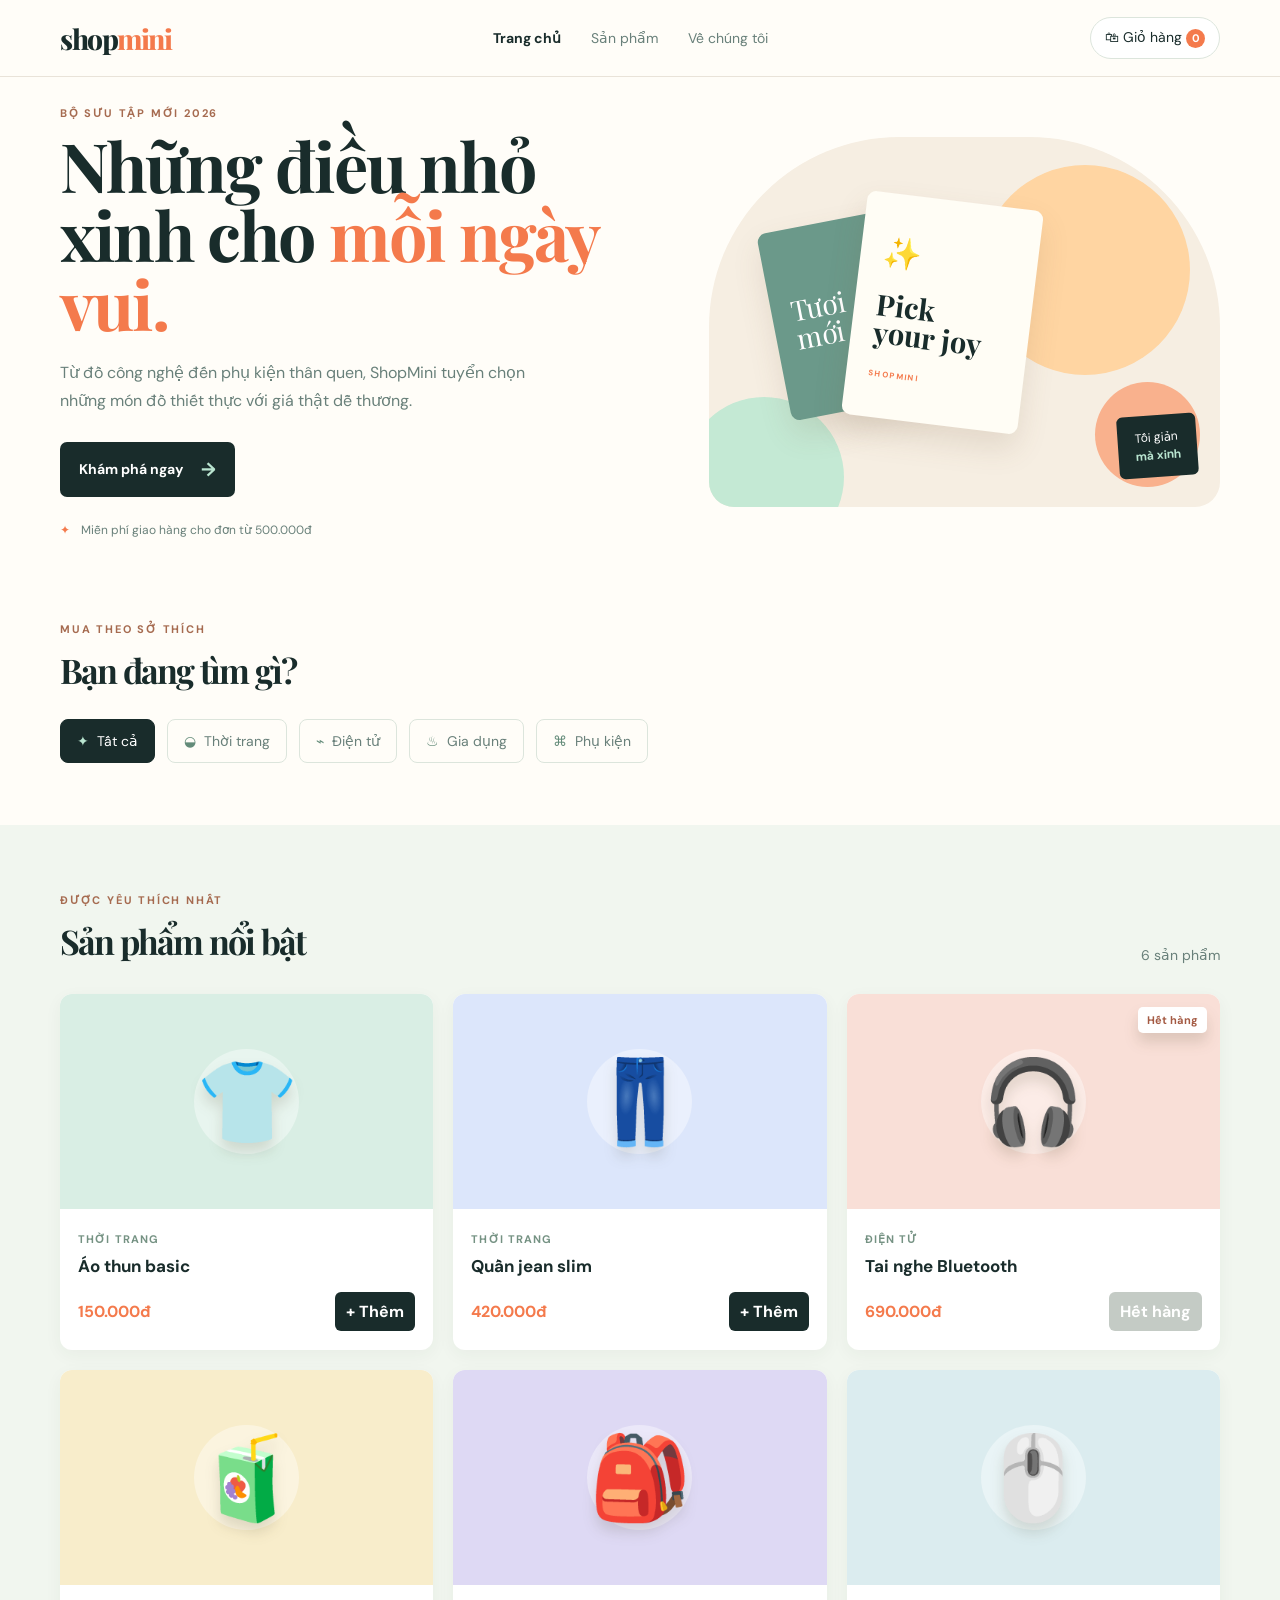
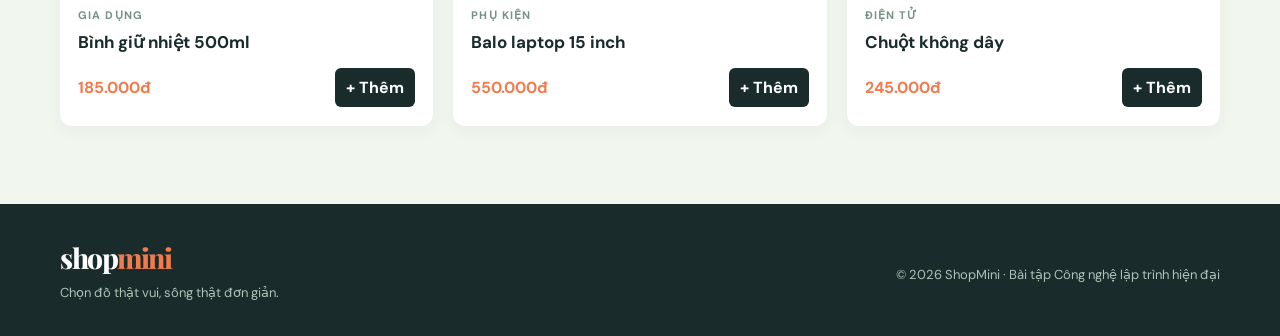
==== index.html @ a2575efd "Create ShopMini static website" ====
<!doctype html>
<html lang="vi">
  <head>
    <meta charset="UTF-8" />
    <meta name="viewport" content="width=device-width, initial-scale=1.0" />
    <meta name="description" content="ShopMini - mua sắm đơn giản, chọn đồ thật vui." />
    <title>ShopMini | Chọn đồ thật vui</title>
    <link rel="preconnect" href="https://fonts.googleapis.com" />
    <link rel="preconnect" href="https://fonts.gstatic.com" crossorigin />
    <link href="https://fonts.googleapis.com/css2?family=DM+Sans:wght@400;500;600;700&family=Playfair+Display:wght@700;800&display=swap" rel="stylesheet" />
    <link rel="stylesheet" href="style.css" />
  </head>
  <body>
    <header class="site-header">
      <div class="container header-inner">
        <a class="logo" href="#top" aria-label="ShopMini trang chủ">shop<span>mini</span></a>
        <nav class="nav" aria-label="Điều hướng chính">
          <a class="active" href="#top">Trang chủ</a>
          <a href="#products">Sản phẩm</a>
          <a href="#about">Về chúng tôi</a>
        </nav>
        <button class="cart-button" type="button" aria-label="Xem giỏ hàng">
          <span aria-hidden="true">🛍</span> Giỏ hàng <b id="cart-count">0</b>
        </button>
      </div>
    </header>

    <main id="top">
      <section class="hero container">
        <div class="hero-copy">
          <p class="eyebrow">Bộ sưu tập mới 2026</p>
          <h1>Những điều nhỏ xinh cho <em>mỗi ngày vui.</em></h1>
          <p class="hero-text">Từ đồ công nghệ đến phụ kiện thân quen, ShopMini tuyển chọn những món đồ thiết thực với giá thật dễ thương.</p>
          <a class="primary-button" href="#products">Khám phá ngay <span>→</span></a>
          <div class="hero-note"><span>✦</span> Miễn phí giao hàng cho đơn từ 500.000đ</div>
        </div>
        <div class="hero-art" aria-label="Minh họa mua sắm">
          <div class="sun"></div>
          <div class="blob blob-one"></div><div class="blob blob-two"></div>
          <div class="hero-card card-back">Tươi<br />mới</div>
          <div class="hero-card card-front"><span>✨</span><strong>Pick<br />your joy</strong><small>SHOPMINI</small></div>
          <div class="hero-tag">Tối giản<br /><b>mà xinh</b></div>
        </div>
      </section>

      <section class="categories container" aria-labelledby="categories-title">
        <div class="section-heading"><p class="eyebrow">Mua theo sở thích</p><h2 id="categories-title">Bạn đang tìm gì?</h2></div>
        <div class="category-list">
          <button class="category selected" data-category="Tất cả"><span>✦</span>Tất cả</button>
          <button class="category" data-category="Thời trang"><span>◒</span>Thời trang</button>
          <button class="category" data-category="Điện tử"><span>⌁</span>Điện tử</button>
          <button class="category" data-category="Gia dụng"><span>♨</span>Gia dụng</button>
          <button class="category" data-category="Phụ kiện"><span>⌘</span>Phụ kiện</button>
        </div>
      </section>

      <section class="products-section" id="products">
        <div class="container">
          <div class="section-heading row-heading"><div><p class="eyebrow">Được yêu thích nhất</p><h2>Sản phẩm nổi bật</h2></div><p id="product-total">6 sản phẩm</p></div>
          <div class="product-grid" id="product-grid"></div>
        </div>
      </section>
    </main>

    <footer class="site-footer" id="about">
      <div class="container footer-inner"><div><a class="logo" href="#top">shop<span>mini</span></a><p>Chọn đồ thật vui, sống thật đơn giản.</p></div><p>© <span id="year"></span> ShopMini · Bài tập Công nghệ lập trình hiện đại</p></div>
    </footer>
    <script src="script.js"></script>
  </body>
</html>
---- style.css ----
:root { --ink:#192c2b; --muted:#69807a; --paper:#fffdf8; --cream:#f6eee2; --mint:#b9e5d0; --orange:#f47a4c; --line:#dce5dc; }
* { box-sizing:border-box; } html { scroll-behavior:smooth; } body { margin:0; color:var(--ink); background:var(--paper); font-family:"DM Sans",sans-serif; } a { color:inherit; text-decoration:none; } button { font:inherit; }
.container { width:min(1160px,calc(100% - 40px)); margin:auto; }.site-header { background:rgba(255,253,248,.92); border-bottom:1px solid #e9e3d9; position:sticky; top:0; z-index:10; backdrop-filter:blur(10px); }.header-inner { height:76px; display:flex; align-items:center; justify-content:space-between; gap:30px; }.logo { font-family:"Playfair Display",serif; font-size:28px; letter-spacing:-1.5px; font-weight:800; }.logo span { color:var(--orange); }.nav { display:flex; gap:30px; font-size:14px; color:var(--muted); }.nav a { padding:8px 0; }.nav a:hover,.nav .active { color:var(--ink); font-weight:700; }.cart-button { cursor:pointer; border:1px solid var(--line); background:#fff; border-radius:99px; padding:10px 14px; color:var(--ink); font-size:14px; }.cart-button b { display:inline-grid; place-items:center; width:19px; height:19px; border-radius:50%; background:var(--orange); color:white; font-size:11px; }
.hero { min-height:490px; display:grid; grid-template-columns:1.08fr .92fr; align-items:center; gap:50px; }.eyebrow { margin:0 0 11px; font-size:11px; color:#a66b50; letter-spacing:1.8px; text-transform:uppercase; font-weight:700; }.hero h1,.section-heading h2 { font-family:"Playfair Display",serif; letter-spacing:-1.8px; }.hero h1 { font-size:clamp(42px,5.4vw,68px); line-height:1.01; margin:0; max-width:650px; }.hero h1 em { color:var(--orange); font-style:normal; }.hero-text { max-width:505px; line-height:1.7; color:var(--muted); margin:22px 0 28px; }.primary-button { display:inline-flex; gap:18px; align-items:center; background:var(--ink); color:white; border-radius:7px; padding:15px 19px; font-weight:700; font-size:14px; transition:transform .2s,background .2s; }.primary-button:hover { background:#34534c; transform:translateY(-2px); }.primary-button span { color:var(--mint); font-size:19px; }.hero-note { margin-top:25px; color:var(--muted); font-size:12px; }.hero-note span { color:var(--orange); margin-right:8px; }
.hero-art { height:370px; background:var(--cream); border-radius:190px 190px 25px 25px; position:relative; overflow:hidden; }.sun { position:absolute; width:210px;height:210px;border-radius:50%;background:#ffd5a2; right:30px;top:28px; }.blob { position:absolute; border-radius:50%; }.blob-one { width:160px;height:160px;background:#c4e9d4;bottom:-50px;left:-25px; }.blob-two { width:105px;height:105px;background:#f9b18d;bottom:20px;right:20px; }.hero-card { position:absolute; display:flex; flex-direction:column; justify-content:center; box-shadow:0 15px 30px #73593c25; }.card-back { background:#6b998a;color:white;width:150px;height:190px;left:64px;top:82px;border-radius:9px;padding:20px;font-family:"Playfair Display";font-size:28px;line-height:1.05;transform:rotate(-11deg); }.card-front { background:#fffdf5;width:177px;height:225px;left:145px;top:63px;border-radius:9px;padding:22px;transform:rotate(7deg); }.card-front span { font-size:31px; }.card-front strong { font-family:"Playfair Display";font-size:29px;line-height:.95;margin-top:18px; }.card-front small { letter-spacing:1.5px;font-size:8px;margin-top:22px;color:var(--orange);font-weight:bold; }.hero-tag { position:absolute;right:23px;bottom:30px;background:var(--ink);color:#fff;padding:13px 17px;border-radius:6px;font-size:12px;line-height:1.5;transform:rotate(-4deg); }.hero-tag b { color:var(--mint); }
.categories { padding:55px 0 62px; }.section-heading h2 { font-size:34px; margin:0; }.category-list { display:flex; gap:12px; flex-wrap:wrap; margin-top:26px; }.category { cursor:pointer; background:transparent; color:var(--muted); border:1px solid var(--line); border-radius:8px; padding:12px 16px; font-size:14px; transition:.2s; }.category span { margin-right:8px;color:#638b79; }.category:hover,.category.selected { background:var(--ink);color:white;border-color:var(--ink); }.category.selected span { color:var(--mint); }
.products-section { background:#f1f6ef; padding:68px 0 78px; }.row-heading { display:flex;justify-content:space-between;align-items:end;margin-bottom:30px; }.row-heading > p { color:var(--muted);font-size:14px;margin:0; }.product-grid { display:grid;grid-template-columns:repeat(3,1fr);gap:20px; }.product-card { background:white;border-radius:12px;overflow:hidden;box-shadow:0 5px 18px #2543340c; transition:transform .25s,box-shadow .25s; }.product-card:hover { transform:translateY(-5px); box-shadow:0 12px 24px #25433418; }.product-image { height:215px;display:grid;place-items:center;position:relative;font-size:82px; }.product-image::after { content:"";position:absolute;width:105px;height:105px;border-radius:50%;background:#ffffff63; }.product-image span { z-index:1;filter:drop-shadow(0 9px 7px #38320d25); }.product-body { padding:18px 18px 19px; }.product-category { color:#759283;font-size:11px;letter-spacing:1.1px;text-transform:uppercase;font-weight:bold; }.product-title { font-size:17px;margin:7px 0 15px; }.product-bottom { display:flex;justify-content:space-between;align-items:center; }.price { font-weight:700;color:var(--orange); }.add-button { border:0;background:var(--ink);color:#fff;border-radius:6px;padding:9px 11px;cursor:pointer;font-weight:bold;transition:.2s; }.add-button:hover { background:#426c5e; }.add-button:disabled { background:#c4cbc5;cursor:not-allowed; }.sold-out { position:absolute;top:13px;right:13px;background:#fff;color:#a45a43;padding:6px 9px;border-radius:5px;font-size:11px;font-weight:bold;z-index:2; }
.site-footer { background:var(--ink);color:#dce8df;padding:35px 0; }.footer-inner { display:flex;justify-content:space-between;align-items:center;gap:25px; }.site-footer .logo { color:white; }.site-footer p { color:#aec2b7;font-size:13px;margin:8px 0 0; }
@media (max-width:760px) { .nav { display:none; }.header-inner { height:65px; }.hero { grid-template-columns:1fr; padding-top:50px; gap:35px; }.hero-art { height:300px; }.hero h1 { font-size:46px; }.product-grid { grid-template-columns:repeat(2,1fr); }.footer-inner { align-items:flex-start;flex-direction:column; }.card-back { left:22%; }.card-front { left:37%; } }
@media (max-width:480px) { .container { width:min(100% - 28px,1160px); }.logo { font-size:25px; }.cart-button { font-size:0;padding:9px; }.cart-button span { font-size:16px; }.cart-button b { font-size:11px; }.hero { padding-top:38px; }.hero h1 { font-size:39px; }.product-grid { grid-template-columns:1fr; }.section-heading h2 { font-size:29px; }.product-image { height:200px; } }
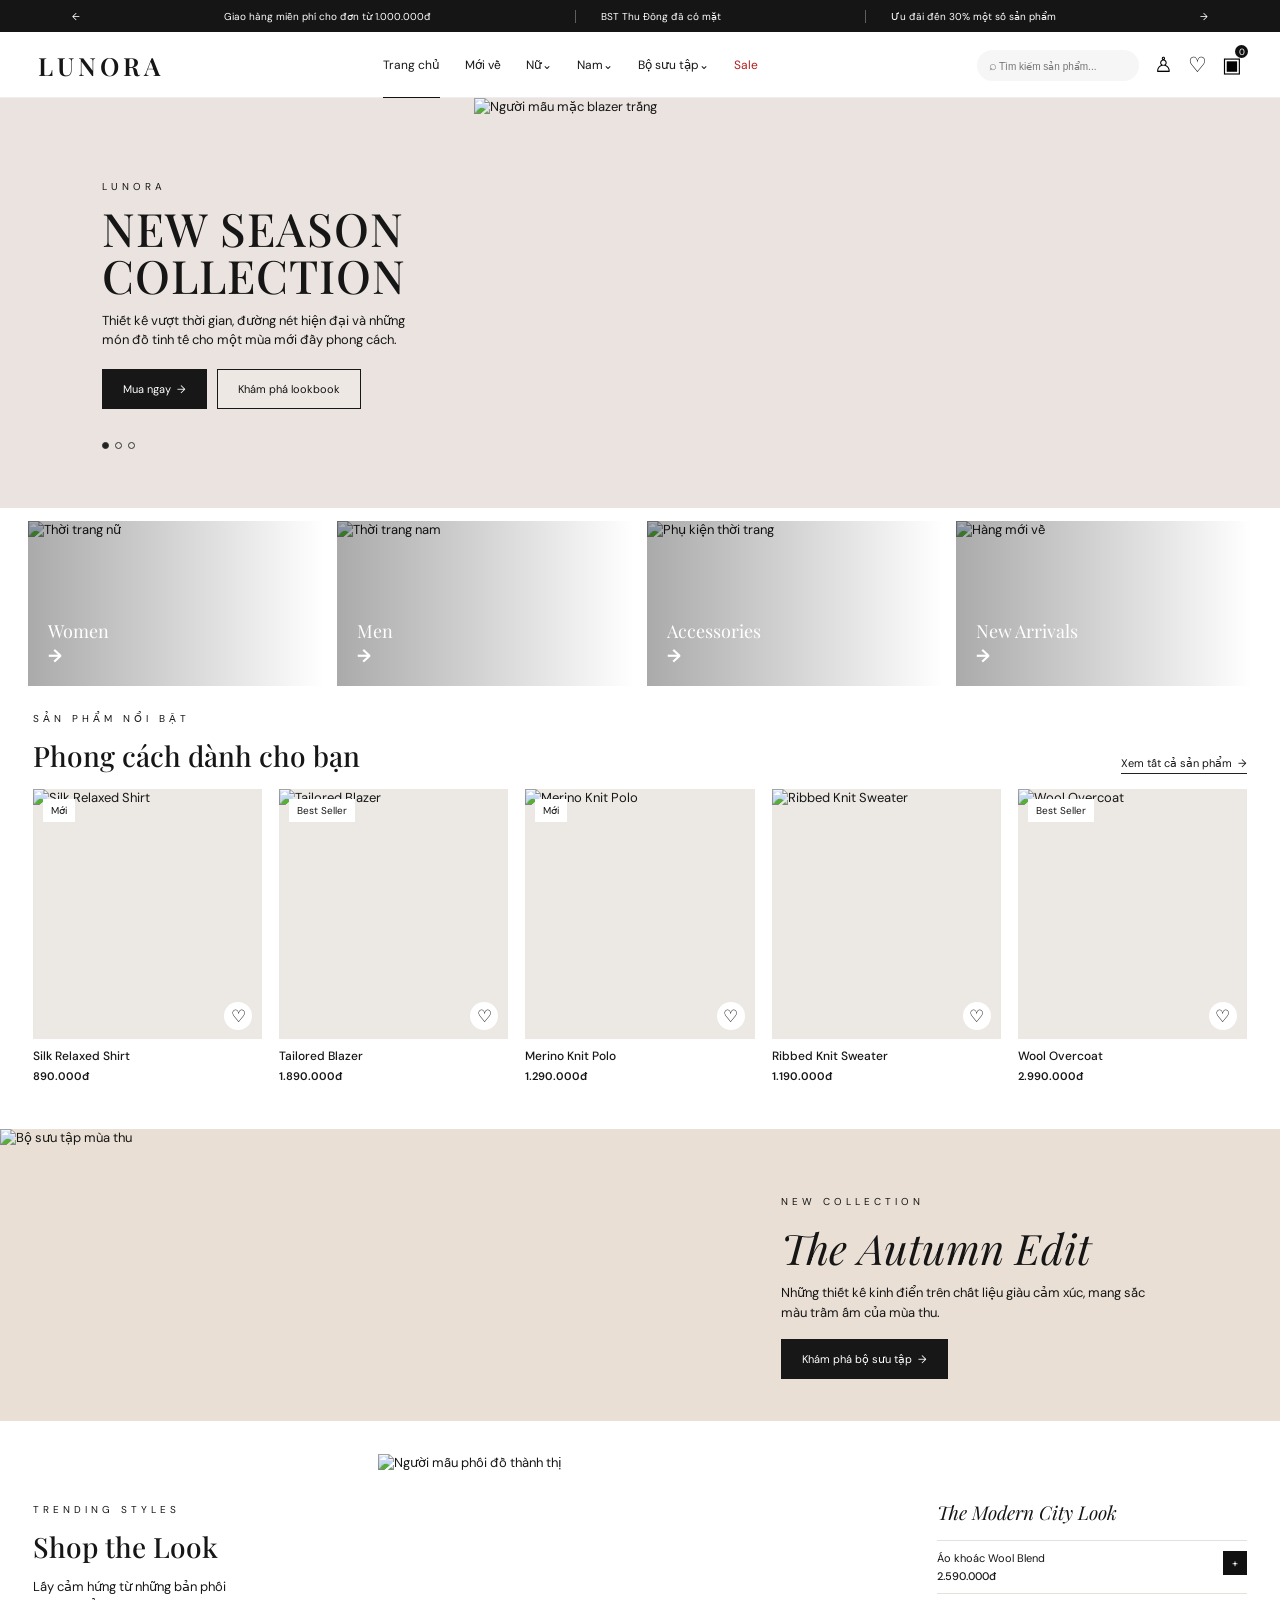
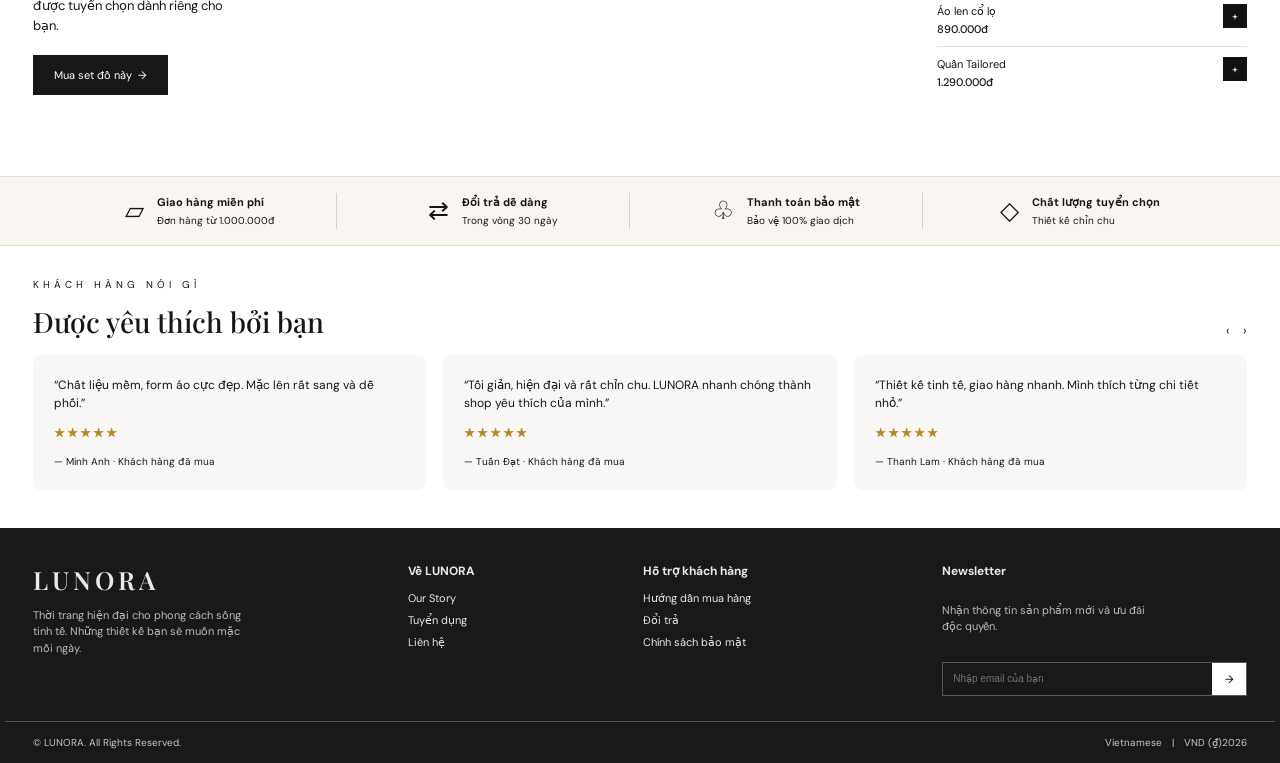
==== commit 0aac1b88: "Redesign fashion storefront with product imagery" ====
--- a/index.html
+++ b/index.html
@@ -3,68 +3,37 @@
   <head>
     <meta charset="UTF-8" />
     <meta name="viewport" content="width=device-width, initial-scale=1.0" />
-    <meta name="description" content="ShopMini - mua sắm đơn giản, chọn đồ thật vui." />
-    <title>ShopMini | Chọn đồ thật vui</title>
+    <meta name="description" content="LUNORA - thời trang thanh lịch cho phong cách hiện đại." />
+    <title>LUNORA | Thời trang thanh lịch</title>
     <link rel="preconnect" href="https://fonts.googleapis.com" />
     <link rel="preconnect" href="https://fonts.gstatic.com" crossorigin />
-    <link href="https://fonts.googleapis.com/css2?family=DM+Sans:wght@400;500;600;700&family=Playfair+Display:wght@700;800&display=swap" rel="stylesheet" />
+    <link href="https://fonts.googleapis.com/css2?family=DM+Sans:wght@400;500;600&family=Playfair+Display:ital,wght@0,500;0,600;0,700;1,500;1,600&display=swap" rel="stylesheet" />
     <link rel="stylesheet" href="style.css" />
   </head>
   <body>
-    <header class="site-header">
-      <div class="container header-inner">
-        <a class="logo" href="#top" aria-label="ShopMini trang chủ">shop<span>mini</span></a>
-        <nav class="nav" aria-label="Điều hướng chính">
-          <a class="active" href="#top">Trang chủ</a>
-          <a href="#products">Sản phẩm</a>
-          <a href="#about">Về chúng tôi</a>
-        </nav>
-        <button class="cart-button" type="button" aria-label="Xem giỏ hàng">
-          <span aria-hidden="true">🛍</span> Giỏ hàng <b id="cart-count">0</b>
-        </button>
-      </div>
-    </header>
+    <div class="announcement">← <span>Giao hàng miễn phí cho đơn từ 1.000.000đ</span><span>BST Thu Đông đã có mặt</span><span>Ưu đãi đến 30% một số sản phẩm</span> →</div>
+    <header class="header"><div class="nav-wrap">
+      <a class="brand" href="#top">LUNORA</a>
+      <nav class="nav"><a class="active" href="#top">Trang chủ</a><a href="#products">Mới về</a><a href="#women">Nữ⌄</a><a href="#men">Nam⌄</a><a href="#collections">Bộ sưu tập⌄</a><a class="sale" href="#products">Sale</a></nav>
+      <div class="header-actions"><label class="search">⌕<input aria-label="Tìm sản phẩm" placeholder="Tìm kiếm sản phẩm..." /></label><button aria-label="Tài khoản">♙</button><button aria-label="Yêu thích">♡</button><button class="bag" aria-label="Giỏ hàng">▣<b id="cart-count">0</b></button></div>
+    </div></header>
 
     <main id="top">
-      <section class="hero container">
-        <div class="hero-copy">
-          <p class="eyebrow">Bộ sưu tập mới 2026</p>
-          <h1>Những điều nhỏ xinh cho <em>mỗi ngày vui.</em></h1>
-          <p class="hero-text">Từ đồ công nghệ đến phụ kiện thân quen, ShopMini tuyển chọn những món đồ thiết thực với giá thật dễ thương.</p>
-          <a class="primary-button" href="#products">Khám phá ngay <span>→</span></a>
-          <div class="hero-note"><span>✦</span> Miễn phí giao hàng cho đơn từ 500.000đ</div>
-        </div>
-        <div class="hero-art" aria-label="Minh họa mua sắm">
-          <div class="sun"></div>
-          <div class="blob blob-one"></div><div class="blob blob-two"></div>
-          <div class="hero-card card-back">Tươi<br />mới</div>
-          <div class="hero-card card-front"><span>✨</span><strong>Pick<br />your joy</strong><small>SHOPMINI</small></div>
-          <div class="hero-tag">Tối giản<br /><b>mà xinh</b></div>
-        </div>
-      </section>
+      <section class="hero"><img src="https://images.unsplash.com/photo-1496747611176-843222e1e57c?auto=format&fit=crop&w=1500&q=90" alt="Người mẫu mặc blazer trắng" /><div class="hero-copy"><p class="kicker">LUNORA</p><h1>NEW SEASON<br />COLLECTION</h1><p>Thiết kế vượt thời gian, đường nét hiện đại và những món đồ tinh tế cho một mùa mới đầy phong cách.</p><div><a class="dark-btn" href="#products">Mua ngay&nbsp; →</a><a class="outline-btn" href="#collections">Khám phá lookbook</a></div><div class="dots"><b></b><i></i><i></i></div></div></section>
 
-      <section class="categories container" aria-labelledby="categories-title">
-        <div class="section-heading"><p class="eyebrow">Mua theo sở thích</p><h2 id="categories-title">Bạn đang tìm gì?</h2></div>
-        <div class="category-list">
-          <button class="category selected" data-category="Tất cả"><span>✦</span>Tất cả</button>
-          <button class="category" data-category="Thời trang"><span>◒</span>Thời trang</button>
-          <button class="category" data-category="Điện tử"><span>⌁</span>Điện tử</button>
-          <button class="category" data-category="Gia dụng"><span>♨</span>Gia dụng</button>
-          <button class="category" data-category="Phụ kiện"><span>⌘</span>Phụ kiện</button>
-        </div>
-      </section>
+      <section class="category-strip" id="collections"><a id="women" class="category-card" href="#products"><img src="https://images.unsplash.com/photo-1529139574466-a303027c1d8b?auto=format&fit=crop&w=700&q=80" alt="Thời trang nữ"/><span>Women<br /><b>→</b></span></a><a id="men" class="category-card" href="#products"><img src="https://images.unsplash.com/photo-1500648767791-00dcc994a43e?auto=format&fit=crop&w=700&q=80" alt="Thời trang nam"/><span>Men<br /><b>→</b></span></a><a class="category-card" href="#products"><img src="https://images.unsplash.com/photo-1584917865442-de89df76afd3?auto=format&fit=crop&w=700&q=80" alt="Phụ kiện thời trang"/><span>Accessories<br /><b>→</b></span></a><a class="category-card" href="#products"><img src="https://images.unsplash.com/photo-1445205170230-053b83016050?auto=format&fit=crop&w=700&q=80" alt="Hàng mới về"/><span>New Arrivals<br /><b>→</b></span></a></section>
 
-      <section class="products-section" id="products">
-        <div class="container">
-          <div class="section-heading row-heading"><div><p class="eyebrow">Được yêu thích nhất</p><h2>Sản phẩm nổi bật</h2></div><p id="product-total">6 sản phẩm</p></div>
-          <div class="product-grid" id="product-grid"></div>
-        </div>
-      </section>
+      <section class="products wrap" id="products"><div class="section-title"><div><p class="kicker">SẢN PHẨM NỔI BẬT</p><h2>Phong cách dành cho bạn</h2></div><a href="#products">Xem tất cả sản phẩm&nbsp; →</a></div><div class="product-grid" id="product-grid"></div></section>
+
+      <section class="editorial"><img src="https://images.unsplash.com/photo-1509631179647-0177331693ae?auto=format&fit=crop&w=1500&q=85" alt="Bộ sưu tập mùa thu"/><div><p class="kicker">NEW COLLECTION</p><h2>The Autumn Edit</h2><p>Những thiết kế kinh điển trên chất liệu giàu cảm xúc, mang sắc màu trầm ấm của mùa thu.</p><a class="dark-btn" href="#products">Khám phá bộ sưu tập&nbsp; →</a></div></section>
+
+      <section class="look wrap"><div class="look-copy"><p class="kicker">TRENDING STYLES</p><h2>Shop the Look</h2><p>Lấy cảm hứng từ những bản phối được tuyển chọn dành riêng cho bạn.</p><a class="dark-btn" href="#products">Mua set đồ này&nbsp; →</a></div><img src="https://images.unsplash.com/photo-1485968579580-b6d095142e6e?auto=format&fit=crop&w=900&q=85" alt="Người mẫu phối đồ thành thị"/><div class="look-items"><h3>The Modern City Look</h3><div><span>Áo khoác Wool Blend<br /><b>2.590.000đ</b></span><button data-add>+</button></div><div><span>Áo len cổ lọ<br /><b>890.000đ</b></span><button data-add>+</button></div><div><span>Quần Tailored<br /><b>1.290.000đ</b></span><button data-add>+</button></div></div></section>
+
+      <section class="benefits"><div>▱<span><b>Giao hàng miễn phí</b>Đơn hàng từ 1.000.000đ</span></div><div>⇄<span><b>Đổi trả dễ dàng</b>Trong vòng 30 ngày</span></div><div>♧<span><b>Thanh toán bảo mật</b>Bảo vệ 100% giao dịch</span></div><div>◇<span><b>Chất lượng tuyển chọn</b>Thiết kế chỉn chu</span></div></section>
+
+      <section class="reviews wrap"><div class="section-title"><div><p class="kicker">KHÁCH HÀNG NÓI GÌ</p><h2>Được yêu thích bởi bạn</h2></div><span>‹　›</span></div><div class="review-grid"><article>“Chất liệu mềm, form áo cực đẹp. Mặc lên rất sang và dễ phối.”<b>★★★★★</b><small>— Minh Anh · Khách hàng đã mua</small></article><article>“Tối giản, hiện đại và rất chỉn chu. LUNORA nhanh chóng thành shop yêu thích của mình.”<b>★★★★★</b><small>— Tuấn Đạt · Khách hàng đã mua</small></article><article>“Thiết kế tinh tế, giao hàng nhanh. Mình thích từng chi tiết nhỏ.”<b>★★★★★</b><small>— Thanh Lam · Khách hàng đã mua</small></article></div></section>
     </main>
-
-    <footer class="site-footer" id="about">
-      <div class="container footer-inner"><div><a class="logo" href="#top">shop<span>mini</span></a><p>Chọn đồ thật vui, sống thật đơn giản.</p></div><p>© <span id="year"></span> ShopMini · Bài tập Công nghệ lập trình hiện đại</p></div>
-    </footer>
+    <footer><div class="footer-top wrap"><div><a class="brand" href="#top">LUNORA</a><p>Thời trang hiện đại cho phong cách sống tinh tế. Những thiết kế bạn sẽ muốn mặc mỗi ngày.</p></div><div><b>Về LUNORA</b><a>Our Story</a><a>Tuyển dụng</a><a>Liên hệ</a></div><div><b>Hỗ trợ khách hàng</b><a>Hướng dẫn mua hàng</a><a>Đổi trả</a><a>Chính sách bảo mật</a></div><div><b>Newsletter</b><p>Nhận thông tin sản phẩm mới và ưu đãi độc quyền.</p><label><input placeholder="Nhập email của bạn"/><button>→</button></label></div></div><div class="footer-bottom wrap">© <span id="year"></span> LUNORA. All Rights Reserved. <span>Vietnamese　|　VND (₫)</span></div></footer>
     <script src="script.js"></script>
   </body>
 </html>
--- a/style.css
+++ b/style.css
@@ -1,10 +1 @@
-:root { --ink:#192c2b; --muted:#69807a; --paper:#fffdf8; --cream:#f6eee2; --mint:#b9e5d0; --orange:#f47a4c; --line:#dce5dc; }
-* { box-sizing:border-box; } html { scroll-behavior:smooth; } body { margin:0; color:var(--ink); background:var(--paper); font-family:"DM Sans",sans-serif; } a { color:inherit; text-decoration:none; } button { font:inherit; }
-.container { width:min(1160px,calc(100% - 40px)); margin:auto; }.site-header { background:rgba(255,253,248,.92); border-bottom:1px solid #e9e3d9; position:sticky; top:0; z-index:10; backdrop-filter:blur(10px); }.header-inner { height:76px; display:flex; align-items:center; justify-content:space-between; gap:30px; }.logo { font-family:"Playfair Display",serif; font-size:28px; letter-spacing:-1.5px; font-weight:800; }.logo span { color:var(--orange); }.nav { display:flex; gap:30px; font-size:14px; color:var(--muted); }.nav a { padding:8px 0; }.nav a:hover,.nav .active { color:var(--ink); font-weight:700; }.cart-button { cursor:pointer; border:1px solid var(--line); background:#fff; border-radius:99px; padding:10px 14px; color:var(--ink); font-size:14px; }.cart-button b { display:inline-grid; place-items:center; width:19px; height:19px; border-radius:50%; background:var(--orange); color:white; font-size:11px; }
-.hero { min-height:490px; display:grid; grid-template-columns:1.08fr .92fr; align-items:center; gap:50px; }.eyebrow { margin:0 0 11px; font-size:11px; color:#a66b50; letter-spacing:1.8px; text-transform:uppercase; font-weight:700; }.hero h1,.section-heading h2 { font-family:"Playfair Display",serif; letter-spacing:-1.8px; }.hero h1 { font-size:clamp(42px,5.4vw,68px); line-height:1.01; margin:0; max-width:650px; }.hero h1 em { color:var(--orange); font-style:normal; }.hero-text { max-width:505px; line-height:1.7; color:var(--muted); margin:22px 0 28px; }.primary-button { display:inline-flex; gap:18px; align-items:center; background:var(--ink); color:white; border-radius:7px; padding:15px 19px; font-weight:700; font-size:14px; transition:transform .2s,background .2s; }.primary-button:hover { background:#34534c; transform:translateY(-2px); }.primary-button span { color:var(--mint); font-size:19px; }.hero-note { margin-top:25px; color:var(--muted); font-size:12px; }.hero-note span { color:var(--orange); margin-right:8px; }
-.hero-art { height:370px; background:var(--cream); border-radius:190px 190px 25px 25px; position:relative; overflow:hidden; }.sun { position:absolute; width:210px;height:210px;border-radius:50%;background:#ffd5a2; right:30px;top:28px; }.blob { position:absolute; border-radius:50%; }.blob-one { width:160px;height:160px;background:#c4e9d4;bottom:-50px;left:-25px; }.blob-two { width:105px;height:105px;background:#f9b18d;bottom:20px;right:20px; }.hero-card { position:absolute; display:flex; flex-direction:column; justify-content:center; box-shadow:0 15px 30px #73593c25; }.card-back { background:#6b998a;color:white;width:150px;height:190px;left:64px;top:82px;border-radius:9px;padding:20px;font-family:"Playfair Display";font-size:28px;line-height:1.05;transform:rotate(-11deg); }.card-front { background:#fffdf5;width:177px;height:225px;left:145px;top:63px;border-radius:9px;padding:22px;transform:rotate(7deg); }.card-front span { font-size:31px; }.card-front strong { font-family:"Playfair Display";font-size:29px;line-height:.95;margin-top:18px; }.card-front small { letter-spacing:1.5px;font-size:8px;margin-top:22px;color:var(--orange);font-weight:bold; }.hero-tag { position:absolute;right:23px;bottom:30px;background:var(--ink);color:#fff;padding:13px 17px;border-radius:6px;font-size:12px;line-height:1.5;transform:rotate(-4deg); }.hero-tag b { color:var(--mint); }
-.categories { padding:55px 0 62px; }.section-heading h2 { font-size:34px; margin:0; }.category-list { display:flex; gap:12px; flex-wrap:wrap; margin-top:26px; }.category { cursor:pointer; background:transparent; color:var(--muted); border:1px solid var(--line); border-radius:8px; padding:12px 16px; font-size:14px; transition:.2s; }.category span { margin-right:8px;color:#638b79; }.category:hover,.category.selected { background:var(--ink);color:white;border-color:var(--ink); }.category.selected span { color:var(--mint); }
-.products-section { background:#f1f6ef; padding:68px 0 78px; }.row-heading { display:flex;justify-content:space-between;align-items:end;margin-bottom:30px; }.row-heading > p { color:var(--muted);font-size:14px;margin:0; }.product-grid { display:grid;grid-template-columns:repeat(3,1fr);gap:20px; }.product-card { background:white;border-radius:12px;overflow:hidden;box-shadow:0 5px 18px #2543340c; transition:transform .25s,box-shadow .25s; }.product-card:hover { transform:translateY(-5px); box-shadow:0 12px 24px #25433418; }.product-image { height:215px;display:grid;place-items:center;position:relative;font-size:82px; }.product-image::after { content:"";position:absolute;width:105px;height:105px;border-radius:50%;background:#ffffff63; }.product-image span { z-index:1;filter:drop-shadow(0 9px 7px #38320d25); }.product-body { padding:18px 18px 19px; }.product-category { color:#759283;font-size:11px;letter-spacing:1.1px;text-transform:uppercase;font-weight:bold; }.product-title { font-size:17px;margin:7px 0 15px; }.product-bottom { display:flex;justify-content:space-between;align-items:center; }.price { font-weight:700;color:var(--orange); }.add-button { border:0;background:var(--ink);color:#fff;border-radius:6px;padding:9px 11px;cursor:pointer;font-weight:bold;transition:.2s; }.add-button:hover { background:#426c5e; }.add-button:disabled { background:#c4cbc5;cursor:not-allowed; }.sold-out { position:absolute;top:13px;right:13px;background:#fff;color:#a45a43;padding:6px 9px;border-radius:5px;font-size:11px;font-weight:bold;z-index:2; }
-.site-footer { background:var(--ink);color:#dce8df;padding:35px 0; }.footer-inner { display:flex;justify-content:space-between;align-items:center;gap:25px; }.site-footer .logo { color:white; }.site-footer p { color:#aec2b7;font-size:13px;margin:8px 0 0; }
-@media (max-width:760px) { .nav { display:none; }.header-inner { height:65px; }.hero { grid-template-columns:1fr; padding-top:50px; gap:35px; }.hero-art { height:300px; }.hero h1 { font-size:46px; }.product-grid { grid-template-columns:repeat(2,1fr); }.footer-inner { align-items:flex-start;flex-direction:column; }.card-back { left:22%; }.card-front { left:37%; } }
-@media (max-width:480px) { .container { width:min(100% - 28px,1160px); }.logo { font-size:25px; }.cart-button { font-size:0;padding:9px; }.cart-button span { font-size:16px; }.cart-button b { font-size:11px; }.hero { padding-top:38px; }.hero h1 { font-size:39px; }.product-grid { grid-template-columns:1fr; }.section-heading h2 { font-size:29px; }.product-image { height:200px; } }
+:root{--ink:#161616;--cream:#f5f1ec;--line:#e4e0db;--muted:#666}*{box-sizing:border-box}html{scroll-behavior:smooth}body{margin:0;color:var(--ink);font:13px 'DM Sans',sans-serif}a{color:inherit;text-decoration:none}button{font:inherit;cursor:pointer}.wrap{max-width:1270px;margin:auto;padding-left:28px;padding-right:28px}.announcement{height:32px;background:#151515;color:#fff;display:flex;align-items:center;justify-content:space-around;font-size:10px}.announcement span+span{border-left:1px solid #5e5e5e;padding-left:25px}.header{height:66px;border-bottom:1px solid #eee;background:#fff;display:flex;align-items:center}.nav-wrap{width:100%;max-width:1400px;margin:auto;padding:0 38px;display:flex;align-items:center;justify-content:space-between;gap:32px}.brand{font:600 25px 'Playfair Display',serif;letter-spacing:4px}.nav{display:flex;align-items:center;gap:25px;height:66px}.nav a{font-size:12px}.nav .active{height:100%;display:grid;place-items:center;border-bottom:1px solid #111}.nav .sale{color:#b21d1d}.header-actions{display:flex;align-items:center;gap:15px}.header-actions button{border:0;background:transparent;font-size:21px;padding:0;position:relative}.search{width:162px;background:#f6f6f6;border-radius:18px;padding:7px 12px;color:#777}.search input{border:0;outline:0;background:transparent;font-size:10px;width:125px}.bag b{font:9px 'DM Sans';position:absolute;right:-6px;top:-6px;background:#111;color:white;border-radius:50%;width:13px;height:13px;display:grid;place-items:center}.hero{height:410px;position:relative;overflow:hidden;background:#eae3df}.hero>img{width:63%;height:100%;object-fit:cover;object-position:center 26%;position:absolute;right:0}.hero-copy{position:absolute;z-index:1;top:82px;left:max(calc((100% - 1270px)/2 + 50px),8%);width:390px}.kicker{font-size:10px;letter-spacing:4px;margin:0 0 12px}.hero h1{font:500 46px/1.02 'Playfair Display',serif;letter-spacing:1px;margin:0 0 12px}.hero-copy>p:not(.kicker){font-size:13px;line-height:1.5;max-width:310px;margin:0 0 19px}.dark-btn,.outline-btn{display:inline-block;padding:12px 20px;border:1px solid #171717;font-size:11px;margin-right:10px}.dark-btn{background:#171717;color:#fff}.outline-btn{background:#ffffff2e}.dots{margin-top:27px}.dots>*{display:inline-block;width:7px;height:7px;border:1px solid #333;border-radius:50%;margin-right:6px}.dots b{background:#222}.category-strip{max-width:1330px;margin:13px auto 20px;padding:0 28px;display:grid;grid-template-columns:repeat(4,1fr);gap:13px}.category-card{height:165px;position:relative;overflow:hidden}.category-card:after{content:'';position:absolute;inset:0;background:linear-gradient(90deg,#0005,transparent)}.category-card img{width:100%;height:100%;object-fit:cover}.category-card span{position:absolute;z-index:1;left:20px;bottom:18px;color:white;font:18px 'Playfair Display',serif}.category-card b{font-family:'DM Sans';font-size:18px}.products{padding-top:6px;padding-bottom:46px}.section-title{display:flex;justify-content:space-between;align-items:end;margin-bottom:15px}.section-title h2,.look h2,.reviews h2{font:500 28px 'Playfair Display',serif;margin:0}.section-title>a{font-size:11px;border-bottom:1px solid #222;padding-bottom:3px}.product-grid{display:grid;grid-template-columns:repeat(5,1fr);gap:17px}.product-card{min-width:0}.product-image{height:250px;position:relative;overflow:hidden;background:#ece9e5}.product-image img{width:100%;height:100%;object-fit:cover;transition:transform .4s}.product-card:hover img{transform:scale(1.04)}.badge{position:absolute;top:10px;left:10px;background:#fff;padding:5px 8px;font-size:10px}.heart{position:absolute;right:10px;bottom:9px;border:0;background:#fff;border-radius:50%;width:28px;height:28px;font-size:17px}.product-card h3{margin:9px 0 5px;font-weight:500;font-size:12px}.product-card p{margin:0;font-weight:600;font-size:11px}.editorial{height:292px;background:#e9dfd4;position:relative;overflow:hidden}.editorial>img{width:56%;height:100%;object-fit:cover;object-position:center 42%}.editorial>div{position:absolute;top:66px;left:61%;width:380px}.editorial h2{font:italic 42px 'Playfair Display',serif;margin:0 0 7px}.editorial div>p:not(.kicker){line-height:1.5;margin:0 0 17px}.look{display:grid;grid-template-columns:.8fr 1.35fr .8fr;align-items:center;gap:35px;padding-top:33px;padding-bottom:32px}.look-copy p:not(.kicker){line-height:1.5;max-width:210px;margin:12px 0 20px}.look>img{width:100%;height:290px;object-fit:cover}.look-items h3{font:italic 19px 'Playfair Display',serif;margin:0 0 15px}.look-items>div{border-top:1px solid var(--line);padding:10px 0;display:flex;justify-content:space-between;font-size:11px}.look-items b{display:inline-block;margin-top:4px;font-weight:500}.look-items button{width:24px;height:24px;background:#111;color:#fff;border:0}.benefits{border-top:1px solid #e4dfd8;border-bottom:1px solid #e4dfd8;background:#f9f6f1;display:grid;grid-template-columns:repeat(4,1fr);padding:16px max(5%,30px);gap:20px}.benefits>div{display:flex;align-items:center;justify-content:center;gap:13px;font-size:25px;border-right:1px solid #d7d2ca}.benefits>div:last-child{border:0}.benefits span{display:flex;flex-direction:column;font-size:10px;line-height:1.7}.benefits b{font-size:11px}.reviews{padding-top:32px;padding-bottom:38px}.review-grid{display:grid;grid-template-columns:repeat(3,1fr);gap:17px}.review-grid article{background:#f8f7f5;border-radius:8px;padding:21px;font:12px/1.5 'DM Sans'}.review-grid b,.review-grid small{display:block;margin-top:12px}.review-grid b{color:#b88627;letter-spacing:2px}.review-grid small{font-size:10px}footer{background:#191919;color:#e9e9e9}.footer-top{padding-top:35px;padding-bottom:25px;display:grid;grid-template-columns:1.3fr .75fr 1fr 1.2fr;gap:45px}.footer-top p{font-size:11px;line-height:1.5;color:#bcbcbc;max-width:220px}.footer-top>div:not(:first-child){display:flex;flex-direction:column;gap:8px;font-size:11px}.footer-top b{font-size:12px;margin-bottom:4px}.footer-top label{border:1px solid #595959;display:flex;height:34px;margin-top:8px}.footer-top input{min-width:0;flex:1;border:0;background:transparent;padding:0 10px;color:white;outline:0;font-size:10px}.footer-top button{width:34px;border:0;background:#fff}.footer-bottom{border-top:1px solid #555;padding-top:14px;padding-bottom:14px;color:#c6c6c6;font-size:10px}.footer-bottom span{float:right}@media(max-width:850px){.nav{display:none}.hero>img{width:100%;opacity:.56}.hero-copy{left:7%;}.product-grid{grid-template-columns:repeat(3,1fr)}.product-image{height:230px}.look{grid-template-columns:1fr 1fr}.look-items{display:none}.category-strip{grid-template-columns:repeat(2,1fr)}.benefits{grid-template-columns:repeat(2,1fr)}.benefits>div:nth-child(2){border:0}.footer-top{grid-template-columns:repeat(2,1fr)}}@media(max-width:520px){.announcement span:not(:first-child){display:none}.announcement{justify-content:center}.header{height:55px}.nav-wrap{padding:0 15px}.brand{font-size:20px}.search{display:none}.header-actions{gap:10px}.hero{height:435px}.hero-copy{top:78px;width:85%}.hero h1{font-size:39px}.category-strip{padding:0 13px;gap:8px}.category-card{height:130px}.category-card span{left:12px;bottom:12px;font-size:15px}.wrap{padding-left:15px;padding-right:15px}.product-grid{grid-template-columns:repeat(2,1fr);gap:10px}.product-image{height:205px}.section-title h2,.look h2,.reviews h2{font-size:24px}.section-title>a{font-size:9px}.editorial{height:360px}.editorial>img{width:100%;opacity:.38}.editorial>div{left:25px;top:85px;width:80%}.editorial h2{font-size:36px}.look{grid-template-columns:1fr;gap:20px}.look>img{height:330px}.benefits{padding:13px;gap:15px}.benefits>div{justify-content:start;border:0}.review-grid{grid-template-columns:1fr}.review-grid article:not(:first-child){display:none}.footer-top{grid-template-columns:1fr;gap:24px}.footer-bottom span{display:none}}
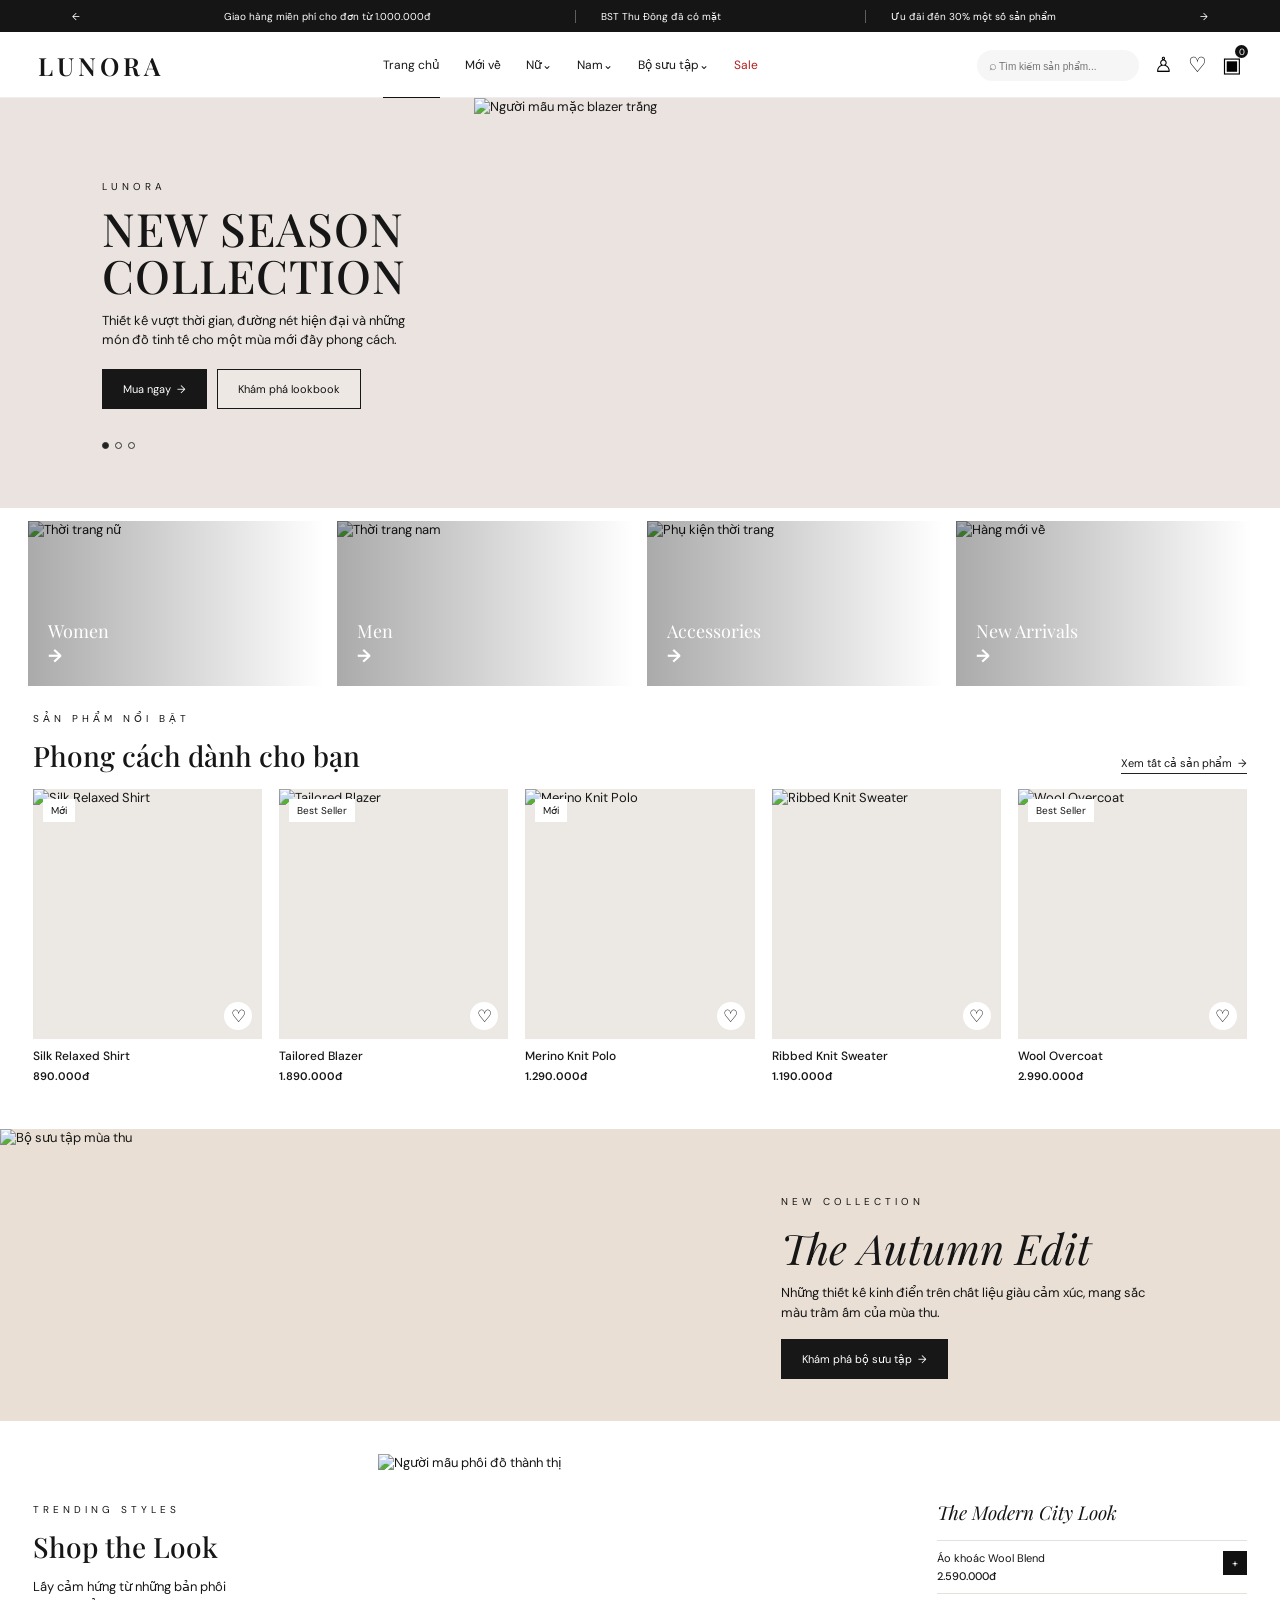
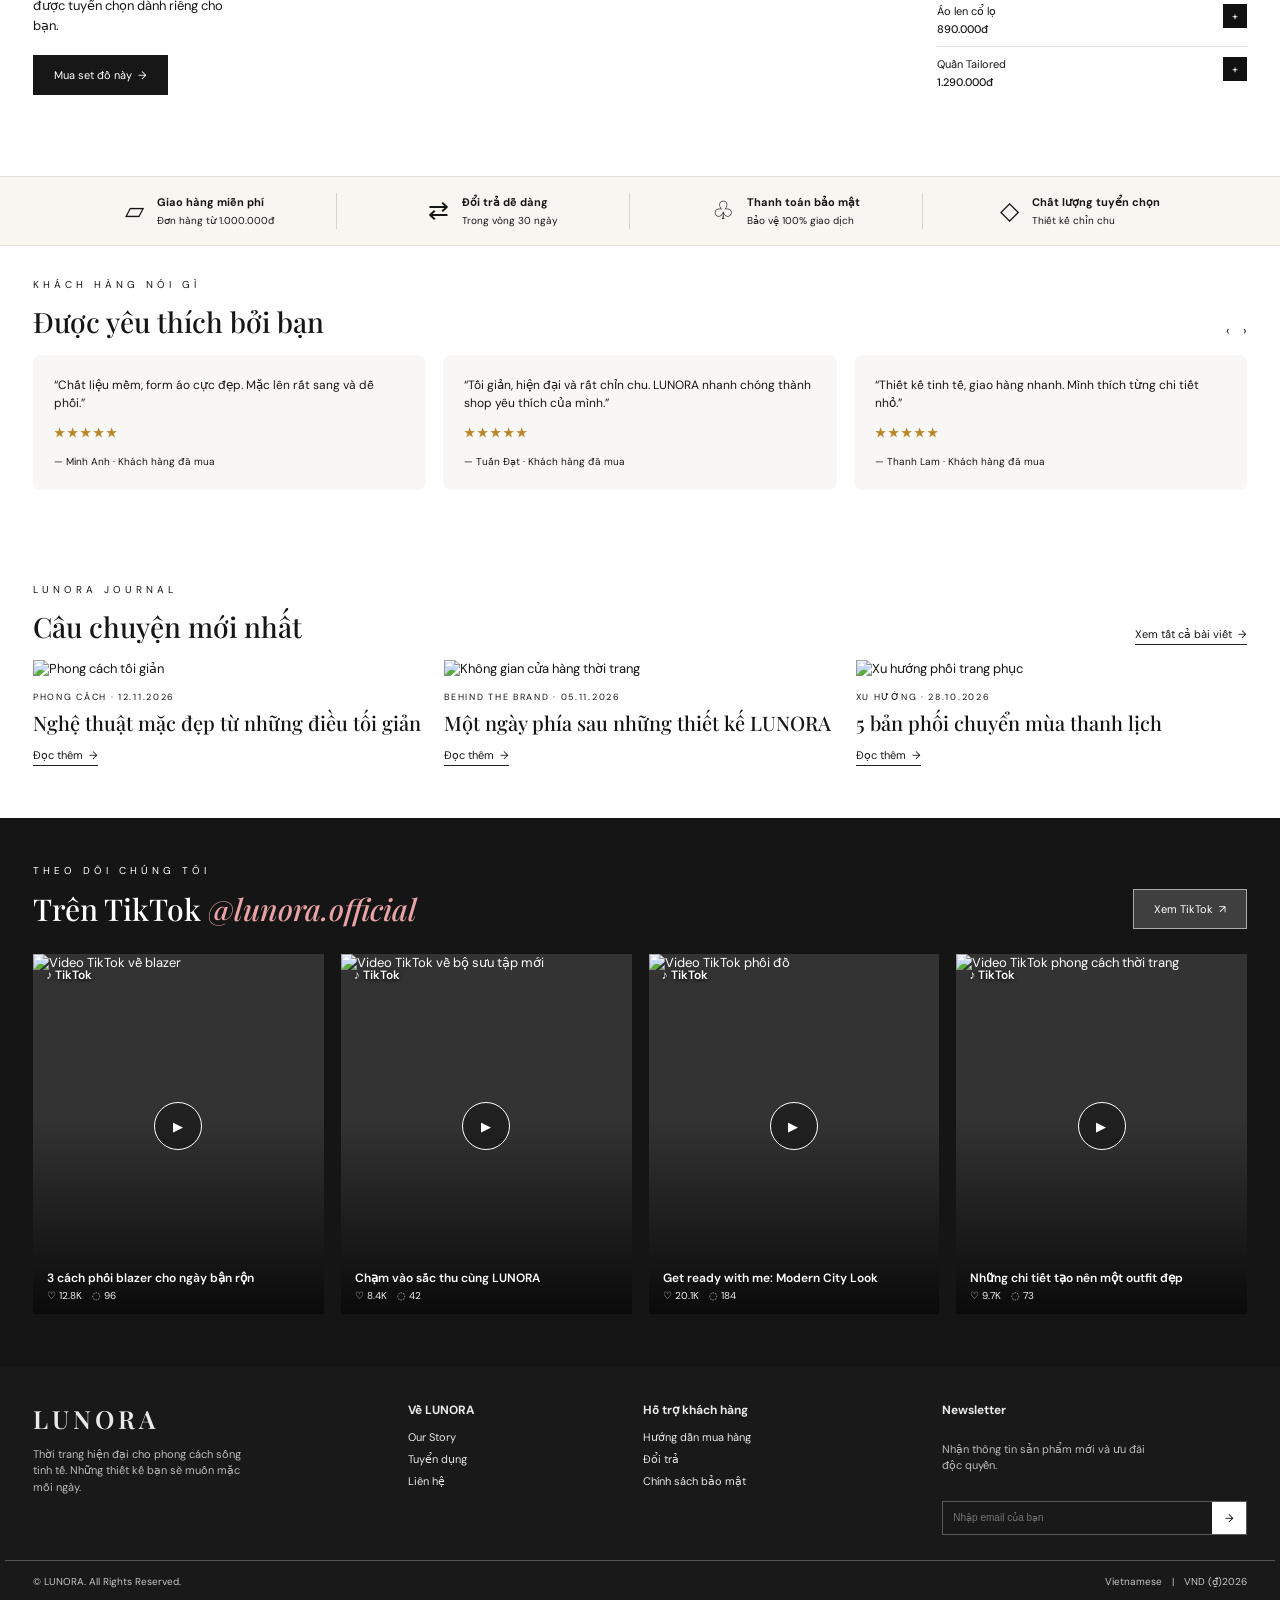
==== commit 7ceb20f8: "Add journal and TikTok video sections" ====
--- a/index.html
+++ b/index.html
@@ -32,6 +32,8 @@
       <section class="benefits"><div>▱<span><b>Giao hàng miễn phí</b>Đơn hàng từ 1.000.000đ</span></div><div>⇄<span><b>Đổi trả dễ dàng</b>Trong vòng 30 ngày</span></div><div>♧<span><b>Thanh toán bảo mật</b>Bảo vệ 100% giao dịch</span></div><div>◇<span><b>Chất lượng tuyển chọn</b>Thiết kế chỉn chu</span></div></section>
 
       <section class="reviews wrap"><div class="section-title"><div><p class="kicker">KHÁCH HÀNG NÓI GÌ</p><h2>Được yêu thích bởi bạn</h2></div><span>‹　›</span></div><div class="review-grid"><article>“Chất liệu mềm, form áo cực đẹp. Mặc lên rất sang và dễ phối.”<b>★★★★★</b><small>— Minh Anh · Khách hàng đã mua</small></article><article>“Tối giản, hiện đại và rất chỉn chu. LUNORA nhanh chóng thành shop yêu thích của mình.”<b>★★★★★</b><small>— Tuấn Đạt · Khách hàng đã mua</small></article><article>“Thiết kế tinh tế, giao hàng nhanh. Mình thích từng chi tiết nhỏ.”<b>★★★★★</b><small>— Thanh Lam · Khách hàng đã mua</small></article></div></section>
+      <section class="journal wrap" id="journal"><div class="section-title"><div><p class="kicker">LUNORA JOURNAL</p><h2>Câu chuyện mới nhất</h2></div><a href="#journal">Xem tất cả bài viết&nbsp; →</a></div><div class="journal-grid"><article><img src="https://images.unsplash.com/photo-1487412720507-e7ab37603c6f?auto=format&fit=crop&w=850&q=85" alt="Phong cách tối giản"/><p>PHONG CÁCH · 12.11.2026</p><h3>Nghệ thuật mặc đẹp từ những điều tối giản</h3><a href="#journal">Đọc thêm&nbsp; →</a></article><article><img src="https://images.unsplash.com/photo-1483985988355-763728e1935b?auto=format&fit=crop&w=850&q=85" alt="Không gian cửa hàng thời trang"/><p>BEHIND THE BRAND · 05.11.2026</p><h3>Một ngày phía sau những thiết kế LUNORA</h3><a href="#journal">Đọc thêm&nbsp; →</a></article><article><img src="https://images.unsplash.com/photo-1525507119028-ed4c629a60a3?auto=format&fit=crop&w=850&q=85" alt="Xu hướng phối trang phục"/><p>XU HƯỚNG · 28.10.2026</p><h3>5 bản phối chuyển mùa thanh lịch</h3><a href="#journal">Đọc thêm&nbsp; →</a></article></div></section>
+      <section class="tiktok-section"><div class="wrap"><div class="tiktok-head"><div><p class="kicker">THEO DÕI CHÚNG TÔI</p><h2>Trên TikTok <em>@lunora.official</em></h2></div><a class="outline-btn" href="#tiktok">Xem TikTok&nbsp; ↗</a></div><div class="tiktok-videos" id="tiktok"><article class="tiktok-video"><img src="https://images.unsplash.com/photo-1490481651871-ab68de25d43d?auto=format&fit=crop&w=650&q=85" alt="Video TikTok về blazer"/><span class="tiktok-label">♪ TikTok</span><button class="play-video" aria-label="Phát video">▶</button><p>3 cách phối blazer cho ngày bận rộn</p><small>♡ 12.8K　◌ 96</small></article><article class="tiktok-video"><img src="https://images.unsplash.com/photo-1485230895905-ec40ba36b9bc?auto=format&fit=crop&w=650&q=85" alt="Video TikTok về bộ sưu tập mới"/><span class="tiktok-label">♪ TikTok</span><button class="play-video" aria-label="Phát video">▶</button><p>Chạm vào sắc thu cùng LUNORA</p><small>♡ 8.4K　◌ 42</small></article><article class="tiktok-video"><img src="https://images.unsplash.com/photo-1515886657613-9f3515b0c78f?auto=format&fit=crop&w=650&q=85" alt="Video TikTok phối đồ"/><span class="tiktok-label">♪ TikTok</span><button class="play-video" aria-label="Phát video">▶</button><p>Get ready with me: Modern City Look</p><small>♡ 20.1K　◌ 184</small></article><article class="tiktok-video"><img src="https://images.unsplash.com/photo-1539109136881-3be0616acf4b?auto=format&fit=crop&w=650&q=85" alt="Video TikTok phong cách thời trang"/><span class="tiktok-label">♪ TikTok</span><button class="play-video" aria-label="Phát video">▶</button><p>Những chi tiết tạo nên một outfit đẹp</p><small>♡ 9.7K　◌ 73</small></article></div></div></section>
     </main>
     <footer><div class="footer-top wrap"><div><a class="brand" href="#top">LUNORA</a><p>Thời trang hiện đại cho phong cách sống tinh tế. Những thiết kế bạn sẽ muốn mặc mỗi ngày.</p></div><div><b>Về LUNORA</b><a>Our Story</a><a>Tuyển dụng</a><a>Liên hệ</a></div><div><b>Hỗ trợ khách hàng</b><a>Hướng dẫn mua hàng</a><a>Đổi trả</a><a>Chính sách bảo mật</a></div><div><b>Newsletter</b><p>Nhận thông tin sản phẩm mới và ưu đãi độc quyền.</p><label><input placeholder="Nhập email của bạn"/><button>→</button></label></div></div><div class="footer-bottom wrap">© <span id="year"></span> LUNORA. All Rights Reserved. <span>Vietnamese　|　VND (₫)</span></div></footer>
     <script src="script.js"></script>
--- a/style.css
+++ b/style.css
@@ -1 +1,129 @@
-:root{--ink:#161616;--cream:#f5f1ec;--line:#e4e0db;--muted:#666}*{box-sizing:border-box}html{scroll-behavior:smooth}body{margin:0;color:var(--ink);font:13px 'DM Sans',sans-serif}a{color:inherit;text-decoration:none}button{font:inherit;cursor:pointer}.wrap{max-width:1270px;margin:auto;padding-left:28px;padding-right:28px}.announcement{height:32px;background:#151515;color:#fff;display:flex;align-items:center;justify-content:space-around;font-size:10px}.announcement span+span{border-left:1px solid #5e5e5e;padding-left:25px}.header{height:66px;border-bottom:1px solid #eee;background:#fff;display:flex;align-items:center}.nav-wrap{width:100%;max-width:1400px;margin:auto;padding:0 38px;display:flex;align-items:center;justify-content:space-between;gap:32px}.brand{font:600 25px 'Playfair Display',serif;letter-spacing:4px}.nav{display:flex;align-items:center;gap:25px;height:66px}.nav a{font-size:12px}.nav .active{height:100%;display:grid;place-items:center;border-bottom:1px solid #111}.nav .sale{color:#b21d1d}.header-actions{display:flex;align-items:center;gap:15px}.header-actions button{border:0;background:transparent;font-size:21px;padding:0;position:relative}.search{width:162px;background:#f6f6f6;border-radius:18px;padding:7px 12px;color:#777}.search input{border:0;outline:0;background:transparent;font-size:10px;width:125px}.bag b{font:9px 'DM Sans';position:absolute;right:-6px;top:-6px;background:#111;color:white;border-radius:50%;width:13px;height:13px;display:grid;place-items:center}.hero{height:410px;position:relative;overflow:hidden;background:#eae3df}.hero>img{width:63%;height:100%;object-fit:cover;object-position:center 26%;position:absolute;right:0}.hero-copy{position:absolute;z-index:1;top:82px;left:max(calc((100% - 1270px)/2 + 50px),8%);width:390px}.kicker{font-size:10px;letter-spacing:4px;margin:0 0 12px}.hero h1{font:500 46px/1.02 'Playfair Display',serif;letter-spacing:1px;margin:0 0 12px}.hero-copy>p:not(.kicker){font-size:13px;line-height:1.5;max-width:310px;margin:0 0 19px}.dark-btn,.outline-btn{display:inline-block;padding:12px 20px;border:1px solid #171717;font-size:11px;margin-right:10px}.dark-btn{background:#171717;color:#fff}.outline-btn{background:#ffffff2e}.dots{margin-top:27px}.dots>*{display:inline-block;width:7px;height:7px;border:1px solid #333;border-radius:50%;margin-right:6px}.dots b{background:#222}.category-strip{max-width:1330px;margin:13px auto 20px;padding:0 28px;display:grid;grid-template-columns:repeat(4,1fr);gap:13px}.category-card{height:165px;position:relative;overflow:hidden}.category-card:after{content:'';position:absolute;inset:0;background:linear-gradient(90deg,#0005,transparent)}.category-card img{width:100%;height:100%;object-fit:cover}.category-card span{position:absolute;z-index:1;left:20px;bottom:18px;color:white;font:18px 'Playfair Display',serif}.category-card b{font-family:'DM Sans';font-size:18px}.products{padding-top:6px;padding-bottom:46px}.section-title{display:flex;justify-content:space-between;align-items:end;margin-bottom:15px}.section-title h2,.look h2,.reviews h2{font:500 28px 'Playfair Display',serif;margin:0}.section-title>a{font-size:11px;border-bottom:1px solid #222;padding-bottom:3px}.product-grid{display:grid;grid-template-columns:repeat(5,1fr);gap:17px}.product-card{min-width:0}.product-image{height:250px;position:relative;overflow:hidden;background:#ece9e5}.product-image img{width:100%;height:100%;object-fit:cover;transition:transform .4s}.product-card:hover img{transform:scale(1.04)}.badge{position:absolute;top:10px;left:10px;background:#fff;padding:5px 8px;font-size:10px}.heart{position:absolute;right:10px;bottom:9px;border:0;background:#fff;border-radius:50%;width:28px;height:28px;font-size:17px}.product-card h3{margin:9px 0 5px;font-weight:500;font-size:12px}.product-card p{margin:0;font-weight:600;font-size:11px}.editorial{height:292px;background:#e9dfd4;position:relative;overflow:hidden}.editorial>img{width:56%;height:100%;object-fit:cover;object-position:center 42%}.editorial>div{position:absolute;top:66px;left:61%;width:380px}.editorial h2{font:italic 42px 'Playfair Display',serif;margin:0 0 7px}.editorial div>p:not(.kicker){line-height:1.5;margin:0 0 17px}.look{display:grid;grid-template-columns:.8fr 1.35fr .8fr;align-items:center;gap:35px;padding-top:33px;padding-bottom:32px}.look-copy p:not(.kicker){line-height:1.5;max-width:210px;margin:12px 0 20px}.look>img{width:100%;height:290px;object-fit:cover}.look-items h3{font:italic 19px 'Playfair Display',serif;margin:0 0 15px}.look-items>div{border-top:1px solid var(--line);padding:10px 0;display:flex;justify-content:space-between;font-size:11px}.look-items b{display:inline-block;margin-top:4px;font-weight:500}.look-items button{width:24px;height:24px;background:#111;color:#fff;border:0}.benefits{border-top:1px solid #e4dfd8;border-bottom:1px solid #e4dfd8;background:#f9f6f1;display:grid;grid-template-columns:repeat(4,1fr);padding:16px max(5%,30px);gap:20px}.benefits>div{display:flex;align-items:center;justify-content:center;gap:13px;font-size:25px;border-right:1px solid #d7d2ca}.benefits>div:last-child{border:0}.benefits span{display:flex;flex-direction:column;font-size:10px;line-height:1.7}.benefits b{font-size:11px}.reviews{padding-top:32px;padding-bottom:38px}.review-grid{display:grid;grid-template-columns:repeat(3,1fr);gap:17px}.review-grid article{background:#f8f7f5;border-radius:8px;padding:21px;font:12px/1.5 'DM Sans'}.review-grid b,.review-grid small{display:block;margin-top:12px}.review-grid b{color:#b88627;letter-spacing:2px}.review-grid small{font-size:10px}footer{background:#191919;color:#e9e9e9}.footer-top{padding-top:35px;padding-bottom:25px;display:grid;grid-template-columns:1.3fr .75fr 1fr 1.2fr;gap:45px}.footer-top p{font-size:11px;line-height:1.5;color:#bcbcbc;max-width:220px}.footer-top>div:not(:first-child){display:flex;flex-direction:column;gap:8px;font-size:11px}.footer-top b{font-size:12px;margin-bottom:4px}.footer-top label{border:1px solid #595959;display:flex;height:34px;margin-top:8px}.footer-top input{min-width:0;flex:1;border:0;background:transparent;padding:0 10px;color:white;outline:0;font-size:10px}.footer-top button{width:34px;border:0;background:#fff}.footer-bottom{border-top:1px solid #555;padding-top:14px;padding-bottom:14px;color:#c6c6c6;font-size:10px}.footer-bottom span{float:right}@media(max-width:850px){.nav{display:none}.hero>img{width:100%;opacity:.56}.hero-copy{left:7%;}.product-grid{grid-template-columns:repeat(3,1fr)}.product-image{height:230px}.look{grid-template-columns:1fr 1fr}.look-items{display:none}.category-strip{grid-template-columns:repeat(2,1fr)}.benefits{grid-template-columns:repeat(2,1fr)}.benefits>div:nth-child(2){border:0}.footer-top{grid-template-columns:repeat(2,1fr)}}@media(max-width:520px){.announcement span:not(:first-child){display:none}.announcement{justify-content:center}.header{height:55px}.nav-wrap{padding:0 15px}.brand{font-size:20px}.search{display:none}.header-actions{gap:10px}.hero{height:435px}.hero-copy{top:78px;width:85%}.hero h1{font-size:39px}.category-strip{padding:0 13px;gap:8px}.category-card{height:130px}.category-card span{left:12px;bottom:12px;font-size:15px}.wrap{padding-left:15px;padding-right:15px}.product-grid{grid-template-columns:repeat(2,1fr);gap:10px}.product-image{height:205px}.section-title h2,.look h2,.reviews h2{font-size:24px}.section-title>a{font-size:9px}.editorial{height:360px}.editorial>img{width:100%;opacity:.38}.editorial>div{left:25px;top:85px;width:80%}.editorial h2{font-size:36px}.look{grid-template-columns:1fr;gap:20px}.look>img{height:330px}.benefits{padding:13px;gap:15px}.benefits>div{justify-content:start;border:0}.review-grid{grid-template-columns:1fr}.review-grid article:not(:first-child){display:none}.footer-top{grid-template-columns:1fr;gap:24px}.footer-bottom span{display:none}}
+:root{--ink:#161616;--cream:#f5f1ec;--line:#e4e0db;--muted:#666}
+*{box-sizing:border-box}
+html{scroll-behavior:smooth}
+body{margin:0;color:var(--ink);font:13px 'DM Sans',sans-serif}
+a{color:inherit;text-decoration:none}
+button{font:inherit;cursor:pointer}
+.wrap{max-width:1270px;margin:auto;padding-left:28px;padding-right:28px}
+.announcement{height:32px;background:#151515;color:#fff;display:flex;align-items:center;justify-content:space-around;font-size:10px}
+.announcement span+span{border-left:1px solid #5e5e5e;padding-left:25px}
+.header{height:66px;border-bottom:1px solid #eee;background:#fff;display:flex;align-items:center}
+.nav-wrap{width:100%;max-width:1400px;margin:auto;padding:0 38px;display:flex;align-items:center;justify-content:space-between;gap:32px}
+.brand{font:600 25px 'Playfair Display',serif;letter-spacing:4px}
+.nav{display:flex;align-items:center;gap:25px;height:66px}
+.nav a{font-size:12px}
+.nav .active{height:100%;display:grid;place-items:center;border-bottom:1px solid #111}
+.nav .sale{color:#b21d1d}
+.header-actions{display:flex;align-items:center;gap:15px}
+.header-actions button{border:0;background:transparent;font-size:21px;padding:0;position:relative}
+.search{width:162px;background:#f6f6f6;border-radius:18px;padding:7px 12px;color:#777}
+.search input{border:0;outline:0;background:transparent;font-size:10px;width:125px}
+.bag b{font:9px 'DM Sans';position:absolute;right:-6px;top:-6px;background:#111;color:white;border-radius:50%;width:13px;height:13px;display:grid;place-items:center}
+.hero{height:410px;position:relative;overflow:hidden;background:#eae3df}
+.hero>img{width:63%;height:100%;object-fit:cover;object-position:center 26%;position:absolute;right:0}
+.hero-copy{position:absolute;z-index:1;top:82px;left:max(calc((100% - 1270px)/2 + 50px),8%);width:390px}
+.kicker{font-size:10px;letter-spacing:4px;margin:0 0 12px}
+.hero h1{font:500 46px/1.02 'Playfair Display',serif;letter-spacing:1px;margin:0 0 12px}
+.hero-copy>p:not(.kicker){font-size:13px;line-height:1.5;max-width:310px;margin:0 0 19px}
+.dark-btn,.outline-btn{display:inline-block;padding:12px 20px;border:1px solid #171717;font-size:11px;margin-right:10px}
+.dark-btn{background:#171717;color:#fff}
+.outline-btn{background:#ffffff2e}
+.dots{margin-top:27px}
+.dots>*{display:inline-block;width:7px;height:7px;border:1px solid #333;border-radius:50%;margin-right:6px}
+.dots b{background:#222}
+.category-strip{max-width:1330px;margin:13px auto 20px;padding:0 28px;display:grid;grid-template-columns:repeat(4,1fr);gap:13px}
+.category-card{height:165px;position:relative;overflow:hidden}
+.category-card:after{content:'';position:absolute;inset:0;background:linear-gradient(90deg,#0005,transparent)}
+.category-card img{width:100%;height:100%;object-fit:cover}
+.category-card span{position:absolute;z-index:1;left:20px;bottom:18px;color:white;font:18px 'Playfair Display',serif}
+.category-card b{font-family:'DM Sans';font-size:18px}
+.products{padding-top:6px;padding-bottom:46px}
+.section-title{display:flex;justify-content:space-between;align-items:end;margin-bottom:15px}
+.section-title h2,.look h2,.reviews h2{font:500 28px 'Playfair Display',serif;margin:0}
+.section-title>a{font-size:11px;border-bottom:1px solid #222;padding-bottom:3px}
+.product-grid{display:grid;grid-template-columns:repeat(5,1fr);gap:17px}
+.product-card{min-width:0}
+.product-image{height:250px;position:relative;overflow:hidden;background:#ece9e5}
+.product-image img{width:100%;height:100%;object-fit:cover;transition:transform .4s}
+.product-card:hover img{transform:scale(1.04)}
+.badge{position:absolute;top:10px;left:10px;background:#fff;padding:5px 8px;font-size:10px}
+.heart{position:absolute;right:10px;bottom:9px;border:0;background:#fff;border-radius:50%;width:28px;height:28px;font-size:17px}
+.product-card h3{margin:9px 0 5px;font-weight:500;font-size:12px}
+.product-card p{margin:0;font-weight:600;font-size:11px}
+.editorial{height:292px;background:#e9dfd4;position:relative;overflow:hidden}
+.editorial>img{width:56%;height:100%;object-fit:cover;object-position:center 42%}
+.editorial>div{position:absolute;top:66px;left:61%;width:380px}
+.editorial h2{font:italic 42px 'Playfair Display',serif;margin:0 0 7px}
+.editorial div>p:not(.kicker){line-height:1.5;margin:0 0 17px}
+.look{display:grid;grid-template-columns:.8fr 1.35fr .8fr;align-items:center;gap:35px;padding-top:33px;padding-bottom:32px}
+.look-copy p:not(.kicker){line-height:1.5;max-width:210px;margin:12px 0 20px}
+.look>img{width:100%;height:290px;object-fit:cover}
+.look-items h3{font:italic 19px 'Playfair Display',serif;margin:0 0 15px}
+.look-items>div{border-top:1px solid var(--line);padding:10px 0;display:flex;justify-content:space-between;font-size:11px}
+.look-items b{display:inline-block;margin-top:4px;font-weight:500}
+.look-items button{width:24px;height:24px;background:#111;color:#fff;border:0}
+.benefits{border-top:1px solid #e4dfd8;border-bottom:1px solid #e4dfd8;background:#f9f6f1;display:grid;grid-template-columns:repeat(4,1fr);padding:16px max(5%,30px);gap:20px}
+.benefits>div{display:flex;align-items:center;justify-content:center;gap:13px;font-size:25px;border-right:1px solid #d7d2ca}
+.benefits>div:last-child{border:0}
+.benefits span{display:flex;flex-direction:column;font-size:10px;line-height:1.7}
+.benefits b{font-size:11px}
+.reviews{padding-top:32px;padding-bottom:38px}
+.review-grid{display:grid;grid-template-columns:repeat(3,1fr);gap:17px}
+.review-grid article{background:#f8f7f5;border-radius:8px;padding:21px;font:12px/1.5 'DM Sans'}
+.review-grid b,.review-grid small{display:block;margin-top:12px}
+.review-grid b{color:#b88627;letter-spacing:2px}
+.review-grid small{font-size:10px}
+footer{background:#191919;color:#e9e9e9}
+.footer-top{padding-top:35px;padding-bottom:25px;display:grid;grid-template-columns:1.3fr .75fr 1fr 1.2fr;gap:45px}
+.footer-top p{font-size:11px;line-height:1.5;color:#bcbcbc;max-width:220px}
+.footer-top>div:not(:first-child){display:flex;flex-direction:column;gap:8px;font-size:11px}
+.footer-top b{font-size:12px;margin-bottom:4px}
+.footer-top label{border:1px solid #595959;display:flex;height:34px;margin-top:8px}
+.footer-top input{min-width:0;flex:1;border:0;background:transparent;padding:0 10px;color:white;outline:0;font-size:10px}
+.footer-top button{width:34px;border:0;background:#fff}
+.footer-bottom{border-top:1px solid #555;padding-top:14px;padding-bottom:14px;color:#c6c6c6;font-size:10px}
+.footer-bottom span{float:right}
+@media(max-width:850px){.nav{display:none}
+.hero>img{width:100%;opacity:.56}
+.hero-copy{left:7%;}
+.product-grid{grid-template-columns:repeat(3,1fr)}
+.product-image{height:230px}
+.look{grid-template-columns:1fr 1fr}
+.look-items{display:none}
+.category-strip{grid-template-columns:repeat(2,1fr)}
+.benefits{grid-template-columns:repeat(2,1fr)}
+.benefits>div:nth-child(2){border:0}
+.footer-top{grid-template-columns:repeat(2,1fr)}
+}
+@media(max-width:520px){.announcement span:not(:first-child){display:none}
+.announcement{justify-content:center}
+.header{height:55px}
+.nav-wrap{padding:0 15px}
+.brand{font-size:20px}
+.search{display:none}
+.header-actions{gap:10px}
+.hero{height:435px}
+.hero-copy{top:78px;width:85%}
+.hero h1{font-size:39px}
+.category-strip{padding:0 13px;gap:8px}
+.category-card{height:130px}
+.category-card span{left:12px;bottom:12px;font-size:15px}
+.wrap{padding-left:15px;padding-right:15px}
+.product-grid{grid-template-columns:repeat(2,1fr);gap:10px}
+.product-image{height:205px}
+.section-title h2,.look h2,.reviews h2{font-size:24px}
+.section-title>a{font-size:9px}
+.editorial{height:360px}
+.editorial>img{width:100%;opacity:.38}
+.editorial>div{left:25px;top:85px;width:80%}
+.editorial h2{font-size:36px}
+.look{grid-template-columns:1fr;gap:20px}
+.look>img{height:330px}
+.benefits{padding:13px;gap:15px}
+.benefits>div{justify-content:start;border:0}
+.review-grid{grid-template-columns:1fr}
+.review-grid article:not(:first-child){display:none}
+.footer-top{grid-template-columns:1fr;gap:24px}
+.footer-bottom span{display:none}
+}
+.journal{padding-top:55px;padding-bottom:55px}.journal-grid{display:grid;grid-template-columns:repeat(3,1fr);gap:20px}.journal-grid img{width:100%;height:205px;object-fit:cover}.journal-grid p{font-size:9px;letter-spacing:1.7px;margin:14px 0 8px}.journal-grid h3{font:500 20px/1.2 'Playfair Display',serif;margin:0 0 11px}.journal-grid a{font-size:11px;border-bottom:1px solid #222;padding-bottom:3px}.tiktok-section{background:#151515;color:#fff;padding:46px 0 53px}.tiktok-head{display:flex;align-items:end;justify-content:space-between;margin-bottom:25px}.tiktok-head h2{font:500 30px 'Playfair Display',serif;margin:0}.tiktok-head h2 em{color:#e9a2a5;font-style:italic}.tiktok-head .outline-btn{border-color:#aaa;color:#fff;margin:0}.tiktok-videos{display:grid;grid-template-columns:repeat(4,1fr);gap:17px}.tiktok-video{height:360px;position:relative;overflow:hidden;background:#333}.tiktok-video:after{content:'';position:absolute;inset:0;background:linear-gradient(0deg,#000c,transparent 55%)}.tiktok-video img{width:100%;height:100%;object-fit:cover;transition:transform .35s}.tiktok-video:hover img{transform:scale(1.05)}.tiktok-label,.play-video,.tiktok-video p,.tiktok-video small{position:absolute;z-index:1}.tiktok-label{left:13px;top:13px;font-size:12px;font-weight:600;text-shadow:0 1px 4px #000}.play-video{left:50%;top:48%;transform:translate(-50%,-50%);display:grid;place-items:center;width:48px;height:48px;border:1px solid #fff;border-radius:50%;background:#1118;color:#fff;padding-left:5px}.tiktok-video p{bottom:28px;left:14px;right:10px;margin:0;font-size:12px;font-weight:600}.tiktok-video small{bottom:11px;left:14px;color:#eee;font-size:10px}@media(max-width:850px){.tiktok-videos{grid-template-columns:repeat(2,1fr)}.tiktok-video{height:420px}}@media(max-width:520px){.journal-grid{grid-template-columns:1fr}.journal-grid article:not(:first-child){display:none}.tiktok-head{align-items:start;gap:18px;flex-direction:column}.tiktok-videos{grid-template-columns:repeat(2,1fr);gap:10px}.tiktok-video{height:275px}.tiktok-video p{font-size:10px}}
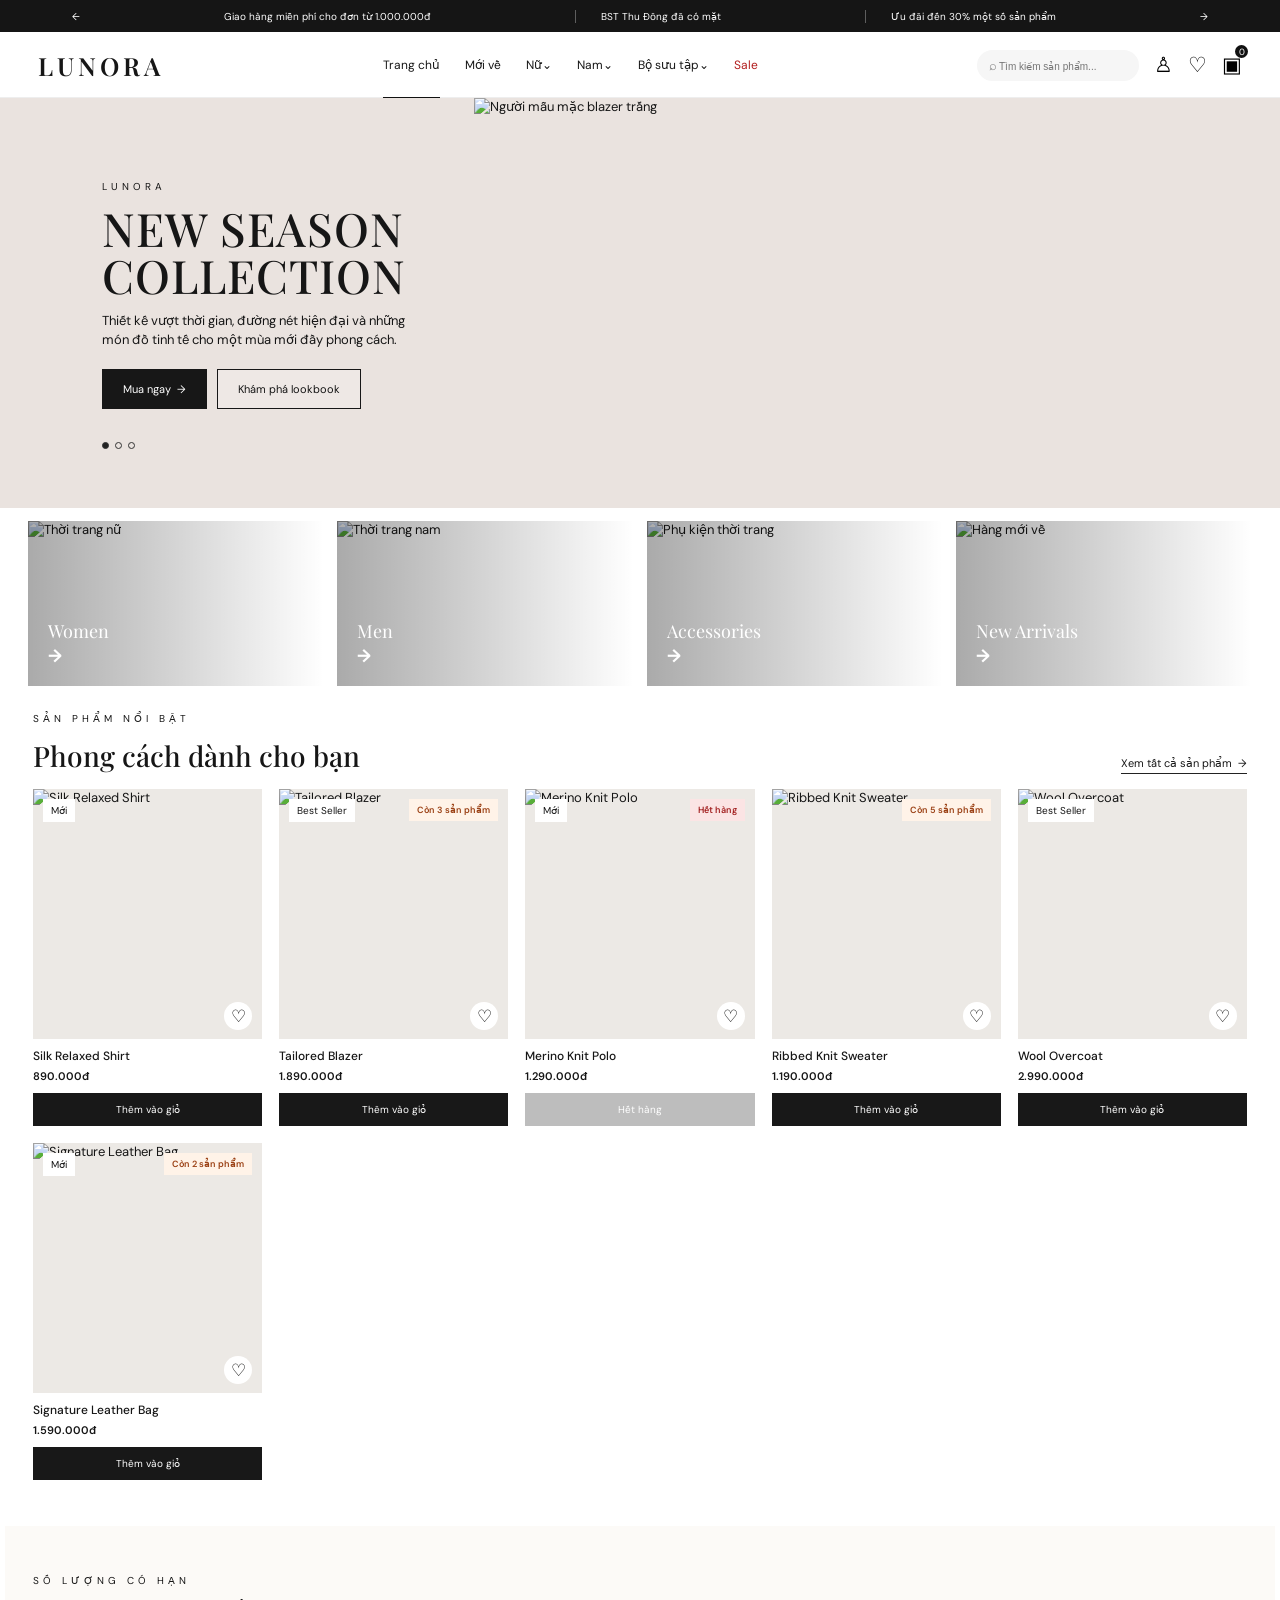
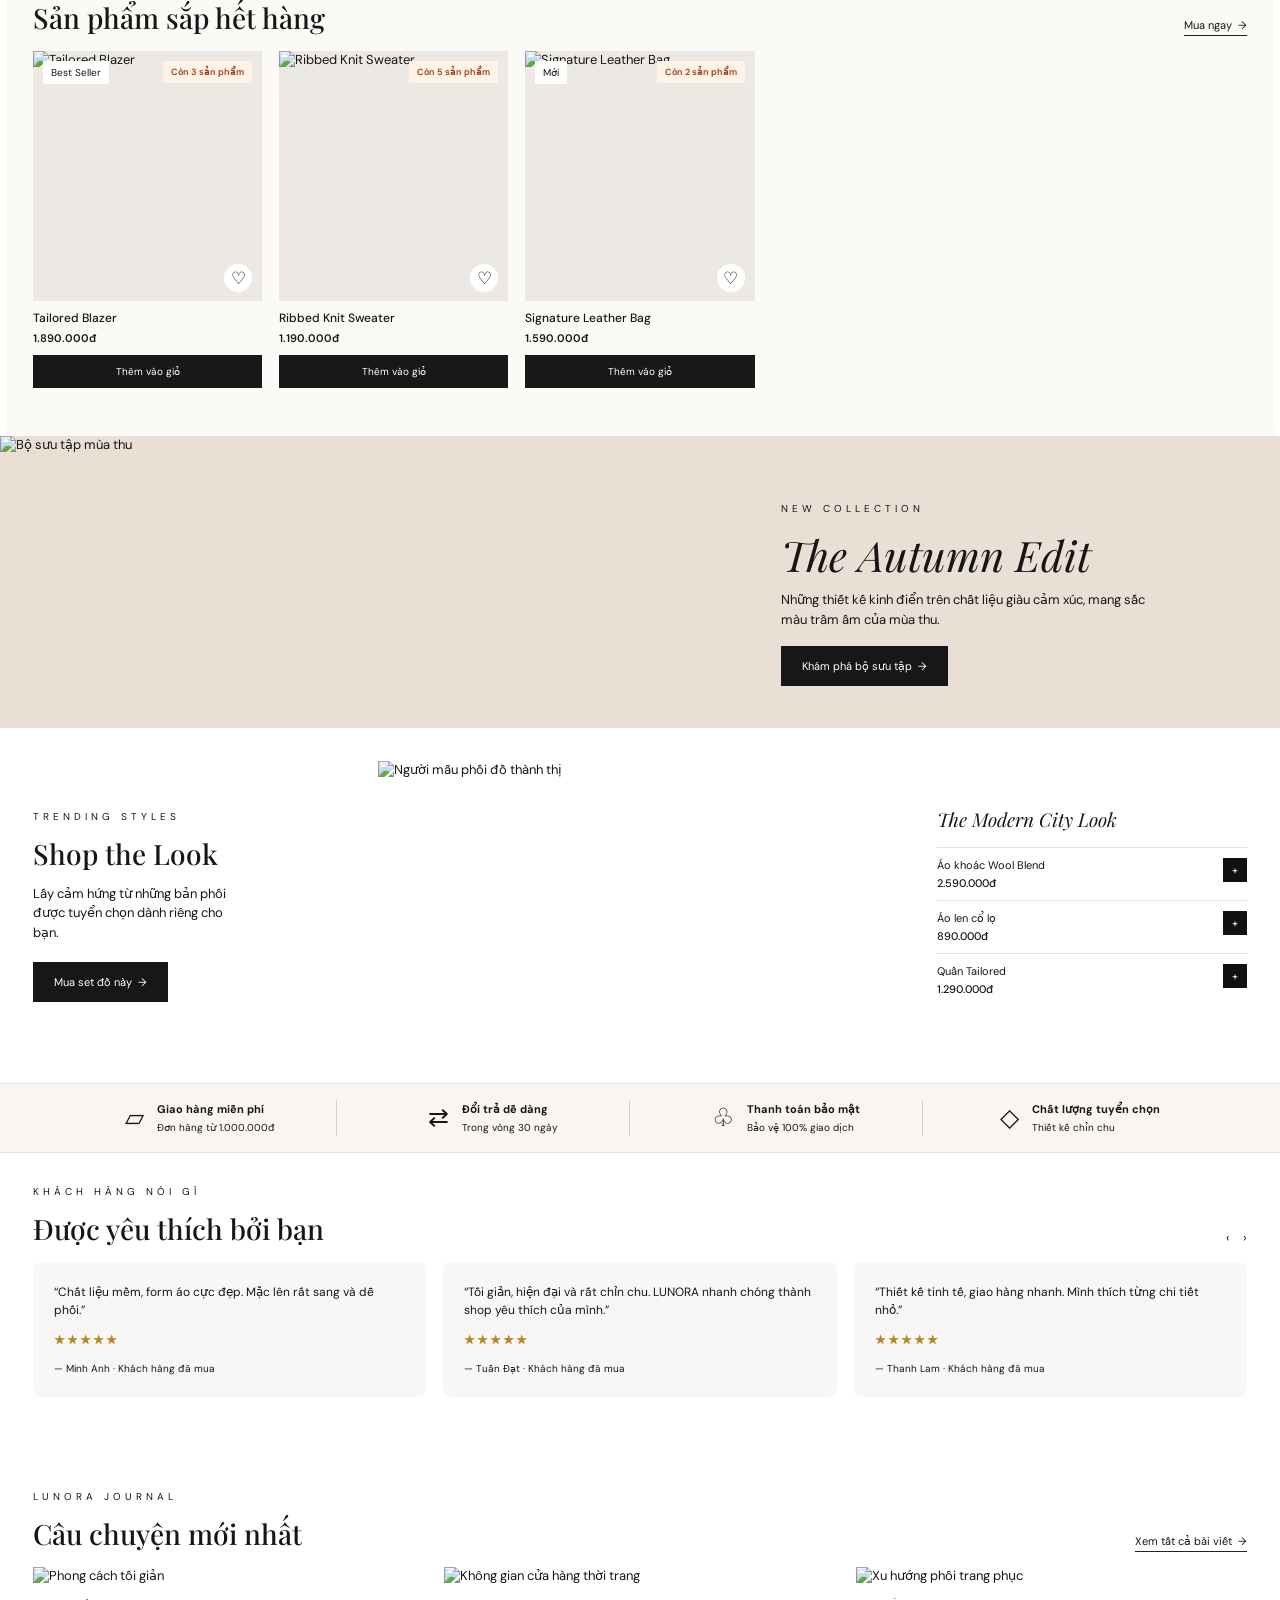
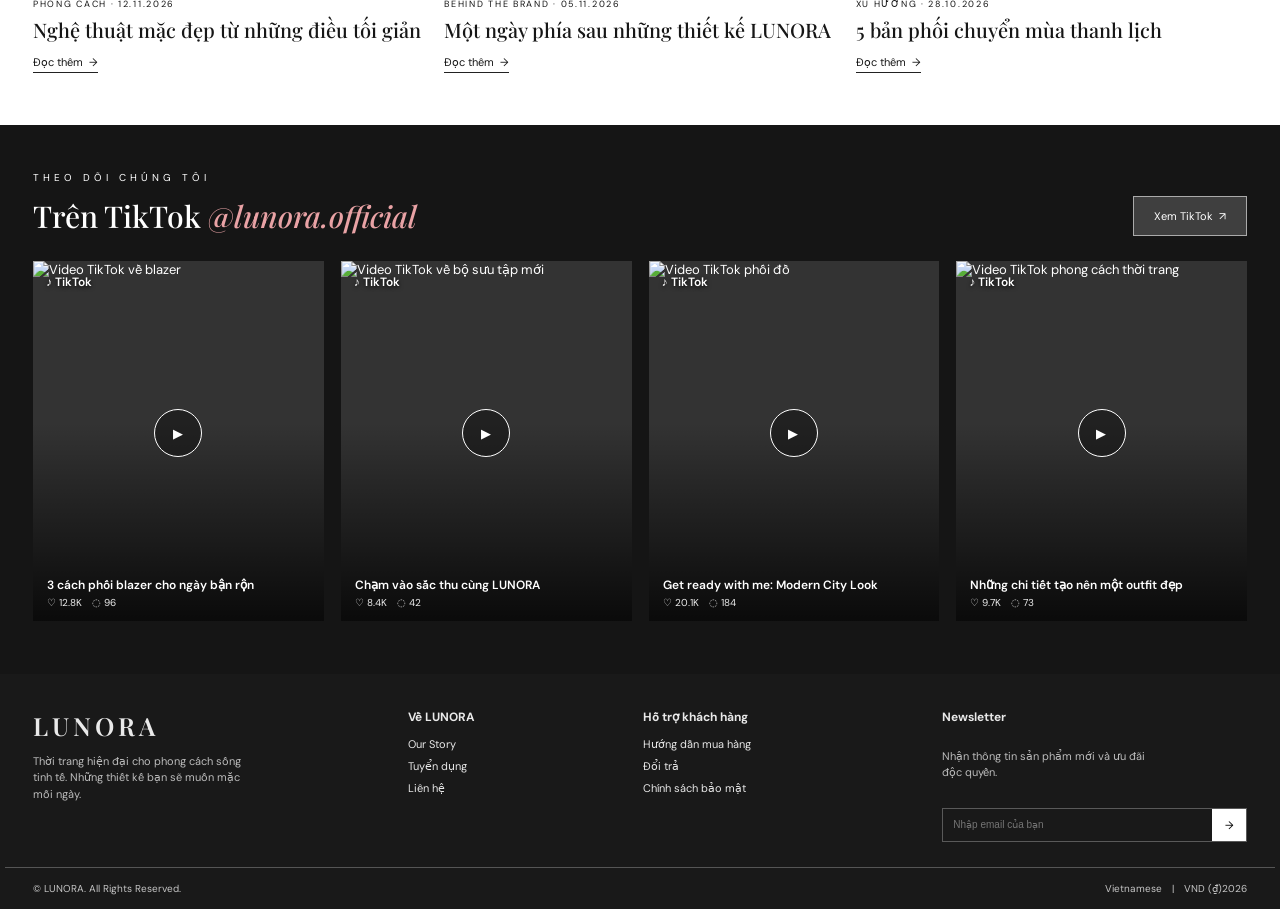
==== commit a801c29e: "Lab 2: add TypeScript product and cart utilities" ====
--- a/index.html
+++ b/index.html
@@ -25,6 +25,7 @@
 
       <section class="products wrap" id="products"><div class="section-title"><div><p class="kicker">SẢN PHẨM NỔI BẬT</p><h2>Phong cách dành cho bạn</h2></div><a href="#products">Xem tất cả sản phẩm&nbsp; →</a></div><div class="product-grid" id="product-grid"></div></section>
 
+      <section class="products wrap low-stock" id="low-stock"><div class="section-title"><div><p class="kicker">SỐ LƯỢNG CÓ HẠN</p><h2>Sản phẩm sắp hết hàng</h2></div><a href="#products">Mua ngay&nbsp; →</a></div><div class="product-grid" id="low-stock-grid"></div></section>
       <section class="editorial"><img src="https://images.unsplash.com/photo-1509631179647-0177331693ae?auto=format&fit=crop&w=1500&q=85" alt="Bộ sưu tập mùa thu"/><div><p class="kicker">NEW COLLECTION</p><h2>The Autumn Edit</h2><p>Những thiết kế kinh điển trên chất liệu giàu cảm xúc, mang sắc màu trầm ấm của mùa thu.</p><a class="dark-btn" href="#products">Khám phá bộ sưu tập&nbsp; →</a></div></section>
 
       <section class="look wrap"><div class="look-copy"><p class="kicker">TRENDING STYLES</p><h2>Shop the Look</h2><p>Lấy cảm hứng từ những bản phối được tuyển chọn dành riêng cho bạn.</p><a class="dark-btn" href="#products">Mua set đồ này&nbsp; →</a></div><img src="https://images.unsplash.com/photo-1485968579580-b6d095142e6e?auto=format&fit=crop&w=900&q=85" alt="Người mẫu phối đồ thành thị"/><div class="look-items"><h3>The Modern City Look</h3><div><span>Áo khoác Wool Blend<br /><b>2.590.000đ</b></span><button data-add>+</button></div><div><span>Áo len cổ lọ<br /><b>890.000đ</b></span><button data-add>+</button></div><div><span>Quần Tailored<br /><b>1.290.000đ</b></span><button data-add>+</button></div></div></section>
--- a/style.css
+++ b/style.css
@@ -50,6 +50,7 @@
 .heart{position:absolute;right:10px;bottom:9px;border:0;background:#fff;border-radius:50%;width:28px;height:28px;font-size:17px}
 .product-card h3{margin:9px 0 5px;font-weight:500;font-size:12px}
 .product-card p{margin:0;font-weight:600;font-size:11px}
+.stock-badge{position:absolute;top:10px;right:10px;background:#fff3e8;color:#9b4115;padding:5px 8px;font-size:9px;font-weight:600}.stock-badge.sold-out{background:#fbe4e4;color:#a32121}.buy-button{margin-top:10px;width:100%;padding:9px;border:1px solid #181818;background:#181818;color:#fff;font-size:10px;transition:background .2s}.buy-button:hover{background:#555}.buy-button:disabled{background:#bdbdbd;border-color:#bdbdbd;cursor:not-allowed}.low-stock{padding-top:48px;padding-bottom:48px;background:#fcfaf7}
 .editorial{height:292px;background:#e9dfd4;position:relative;overflow:hidden}
 .editorial>img{width:56%;height:100%;object-fit:cover;object-position:center 42%}
 .editorial>div{position:absolute;top:66px;left:61%;width:380px}
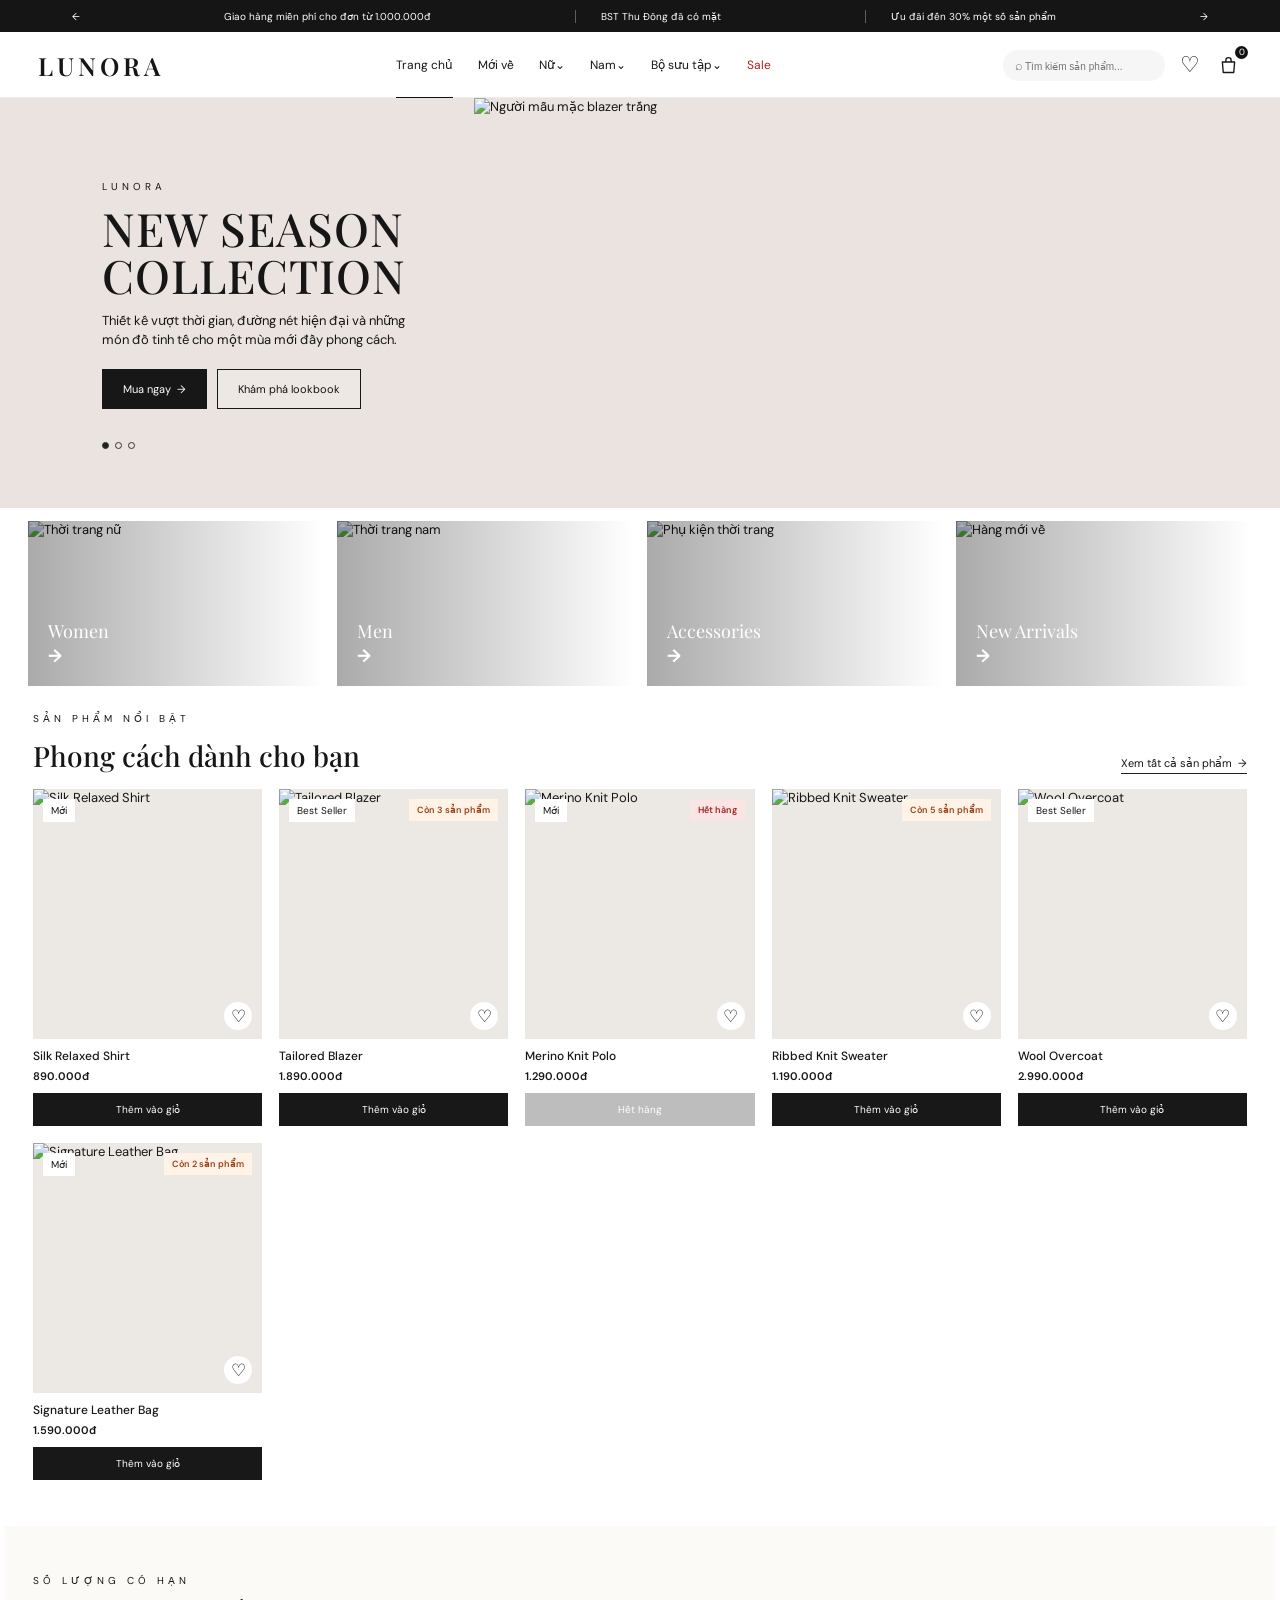
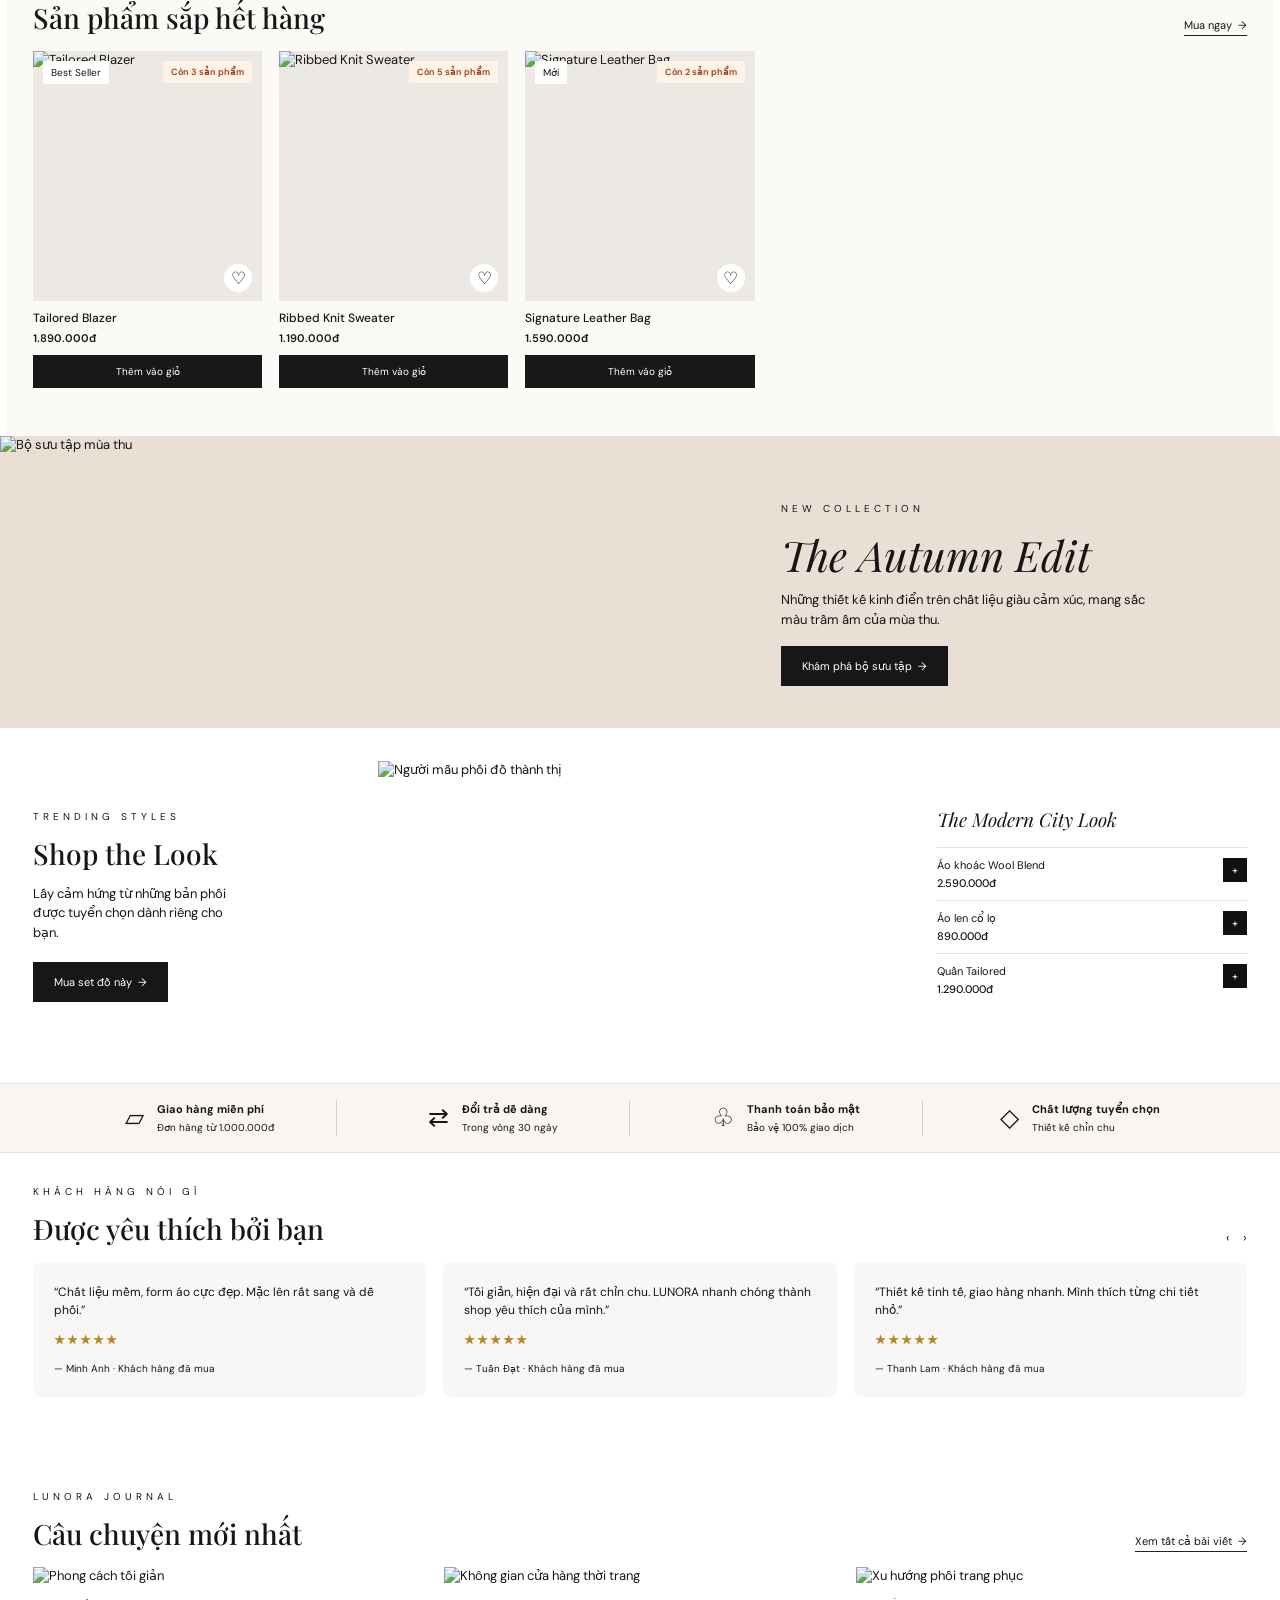
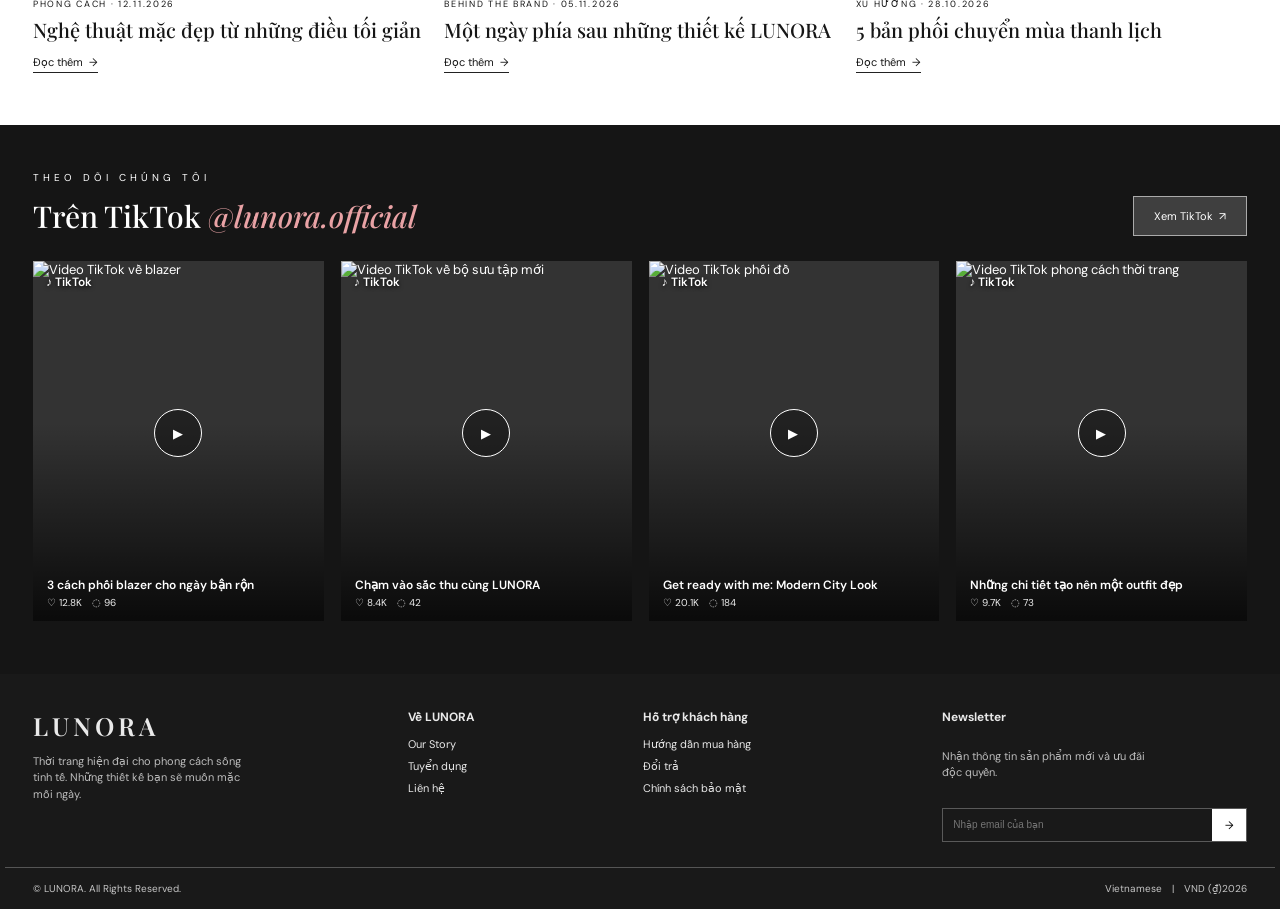
==== commit 1c910fcf: "Add catalog, wishlist, sale and cart pages" ====
--- a/index.html
+++ b/index.html
@@ -13,9 +13,9 @@
   <body>
     <div class="announcement">← <span>Giao hàng miễn phí cho đơn từ 1.000.000đ</span><span>BST Thu Đông đã có mặt</span><span>Ưu đãi đến 30% một số sản phẩm</span> →</div>
     <header class="header"><div class="nav-wrap">
-      <a class="brand" href="#top">LUNORA</a>
-      <nav class="nav"><a class="active" href="#top">Trang chủ</a><a href="#products">Mới về</a><a href="#women">Nữ⌄</a><a href="#men">Nam⌄</a><a href="#collections">Bộ sưu tập⌄</a><a class="sale" href="#products">Sale</a></nav>
-      <div class="header-actions"><label class="search">⌕<input aria-label="Tìm sản phẩm" placeholder="Tìm kiếm sản phẩm..." /></label><button aria-label="Tài khoản">♙</button><button aria-label="Yêu thích">♡</button><button class="bag" aria-label="Giỏ hàng">▣<b id="cart-count">0</b></button></div>
+      <a class="brand" href="index.html">LUNORA</a>
+      <nav class="nav"><a class="active" href="index.html">Trang chủ</a><a href="collections.html">Mới về</a><a href="women.html">Nữ⌄</a><a href="men.html">Nam⌄</a><a href="collections.html">Bộ sưu tập⌄</a><a class="sale" href="sale.html">Sale</a></nav>
+      <div class="header-actions"><label class="search">⌕<input aria-label="Tìm sản phẩm" placeholder="Tìm kiếm sản phẩm..." /></label><a class="account-link" href="favorites.html" aria-label="Yêu thích">♡</a><a class="bag" href="cart.html" aria-label="Giỏ hàng"><svg viewBox="0 0 24 24" aria-hidden="true"><path d="M5 8h14l-1 12H6L5 8Zm4 0V6a3 3 0 0 1 6 0v2"/></svg><b id="cart-count">0</b></a></div>
     </div></header>
 
     <main id="top">
--- a/style.css
+++ b/style.css
@@ -127,4 +127,6 @@
 .footer-top{grid-template-columns:1fr;gap:24px}
 .footer-bottom span{display:none}
 }
+.bag{display:grid;place-items:center;position:relative;width:27px;height:27px}.bag svg{width:21px;height:21px;fill:none;stroke:currentColor;stroke-width:1.55;stroke-linecap:round;stroke-linejoin:round}.account-link{font-size:22px;line-height:1}.active-icon{color:#b21d1d}.page-hero{height:365px;display:flex;align-items:center;padding-left:max(8%,calc((100% - 1200px)/2));background-size:cover;background-position:center;position:relative;color:white}.page-hero:before{content:"";position:absolute;inset:0;background:linear-gradient(90deg,#111b,transparent)}.page-hero>div{position:relative;max-width:500px}.page-hero h1,.collections-hero h1,.sale-hero h1,.account-page>h1{font:500 45px/1.05 'Playfair Display',serif;margin:0}.page-hero h1 em,.collections-hero h1 em,.sale-hero h1 em{font-style:italic}.page-hero p:not(.kicker){line-height:1.55;font-size:14px;max-width:350px}.men-hero{background-image:url('https://images.unsplash.com/photo-1507679799987-c73779587ccf?auto=format&fit=crop&w=1600&q=85')}.women-hero{background-image:url('https://images.unsplash.com/photo-1529139574466-a303027c1d8b?auto=format&fit=crop&w=1600&q=85')}.catalog{padding-top:50px;padding-bottom:70px}.catalog-grid{grid-template-columns:repeat(4,1fr)}.filter-bar{display:flex;gap:10px;margin-bottom:26px}.filter{border:1px solid #ddd;background:#fff;padding:9px 16px;font-size:11px}.filter.active,.filter:hover{background:#181818;color:white;border-color:#181818}.discount{position:absolute;top:10px;right:10px;background:#a32424;color:#fff;padding:5px 7px;font-size:9px}.product-card s{color:#888;font-weight:400;margin-right:4px}.simple-footer{background:#171717;color:#ddd;text-align:center;padding:24px;font-size:10px;letter-spacing:.5px}.collections-hero{background:#efe9e2;text-align:center;padding:92px 20px 88px}.collections-hero .kicker,.sale-hero .kicker{color:#8d5f4a}.collection-list{padding-top:35px;padding-bottom:70px;display:grid;gap:20px}.collection-tile{height:350px;position:relative;overflow:hidden}.collection-tile:after{content:"";position:absolute;inset:0;background:linear-gradient(90deg,#0009,transparent 65%)}.collection-tile img{width:100%;height:100%;object-fit:cover}.collection-tile span{z-index:1;position:absolute;left:44px;bottom:42px;color:#fff;font:500 35px/1.15 'Playfair Display',serif}.collection-tile small,.collection-tile b{display:block;font:11px 'DM Sans';letter-spacing:2px;margin-bottom:8px}.collection-tile b{margin-top:14px;letter-spacing:0}.sale-hero{background:#f4dfd8;text-align:center;padding:78px 20px}.sale-hero h1{font-size:60px}.sale-hero p{font-size:13px}.account-page{min-height:620px;padding-top:55px;padding-bottom:80px}.account-page>h1{margin-bottom:30px}.empty-state{text-align:center;padding:80px 20px}.empty-state span{font:45px 'Playfair Display',serif}.empty-state h2,.order-summary h2{font:500 25px 'Playfair Display',serif}.empty-state p{color:#777;margin-bottom:25px}.cart-layout{display:grid;grid-template-columns:1.65fr .8fr;gap:45px;align-items:start}.cart-line{display:grid;grid-template-columns:105px 1fr auto 25px;gap:18px;align-items:center;border-top:1px solid #e2ded8;padding:15px 0}.cart-line img{width:105px;height:125px;object-fit:cover}.cart-line h3{font-weight:500;margin:0 0 8px}.cart-line p{font-size:12px;margin:0 0 16px}.quantity{display:flex;gap:14px;align-items:center}.quantity button{border:1px solid #ddd;background:#fff;width:27px;height:27px}.remove{border:0;background:transparent;font-size:23px}.order-summary{background:#f7f4ef;padding:25px}.order-summary>p{display:flex;justify-content:space-between;font-size:12px}.order-summary hr{border:0;border-top:1px solid #ddd;margin:18px 0}.order-summary .total{font-size:15px}.checkout{border:0;width:100%;margin-top:12px}.active-bag{color:#b21d1d}
+@media(max-width:850px){.catalog-grid{grid-template-columns:repeat(3,1fr)}.cart-layout{grid-template-columns:1fr}.order-summary{order:-1}}@media(max-width:520px){.page-hero{height:330px;padding-left:30px}.page-hero h1,.collections-hero h1,.account-page>h1{font-size:34px}.catalog{padding-top:35px}.catalog-grid{grid-template-columns:repeat(2,1fr)}.collection-tile{height:260px}.collection-tile span{left:25px;bottom:25px;font-size:27px}.sale-hero h1{font-size:42px}.cart-line{grid-template-columns:75px 1fr 20px;gap:10px}.cart-line img{width:75px;height:95px}.cart-line>strong{grid-column:2}.cart-line .remove{grid-column:3;grid-row:1}.header-actions{gap:12px}}
 .journal{padding-top:55px;padding-bottom:55px}.journal-grid{display:grid;grid-template-columns:repeat(3,1fr);gap:20px}.journal-grid img{width:100%;height:205px;object-fit:cover}.journal-grid p{font-size:9px;letter-spacing:1.7px;margin:14px 0 8px}.journal-grid h3{font:500 20px/1.2 'Playfair Display',serif;margin:0 0 11px}.journal-grid a{font-size:11px;border-bottom:1px solid #222;padding-bottom:3px}.tiktok-section{background:#151515;color:#fff;padding:46px 0 53px}.tiktok-head{display:flex;align-items:end;justify-content:space-between;margin-bottom:25px}.tiktok-head h2{font:500 30px 'Playfair Display',serif;margin:0}.tiktok-head h2 em{color:#e9a2a5;font-style:italic}.tiktok-head .outline-btn{border-color:#aaa;color:#fff;margin:0}.tiktok-videos{display:grid;grid-template-columns:repeat(4,1fr);gap:17px}.tiktok-video{height:360px;position:relative;overflow:hidden;background:#333}.tiktok-video:after{content:'';position:absolute;inset:0;background:linear-gradient(0deg,#000c,transparent 55%)}.tiktok-video img{width:100%;height:100%;object-fit:cover;transition:transform .35s}.tiktok-video:hover img{transform:scale(1.05)}.tiktok-label,.play-video,.tiktok-video p,.tiktok-video small{position:absolute;z-index:1}.tiktok-label{left:13px;top:13px;font-size:12px;font-weight:600;text-shadow:0 1px 4px #000}.play-video{left:50%;top:48%;transform:translate(-50%,-50%);display:grid;place-items:center;width:48px;height:48px;border:1px solid #fff;border-radius:50%;background:#1118;color:#fff;padding-left:5px}.tiktok-video p{bottom:28px;left:14px;right:10px;margin:0;font-size:12px;font-weight:600}.tiktok-video small{bottom:11px;left:14px;color:#eee;font-size:10px}@media(max-width:850px){.tiktok-videos{grid-template-columns:repeat(2,1fr)}.tiktok-video{height:420px}}@media(max-width:520px){.journal-grid{grid-template-columns:1fr}.journal-grid article:not(:first-child){display:none}.tiktok-head{align-items:start;gap:18px;flex-direction:column}.tiktok-videos{grid-template-columns:repeat(2,1fr);gap:10px}.tiktok-video{height:275px}.tiktok-video p{font-size:10px}}
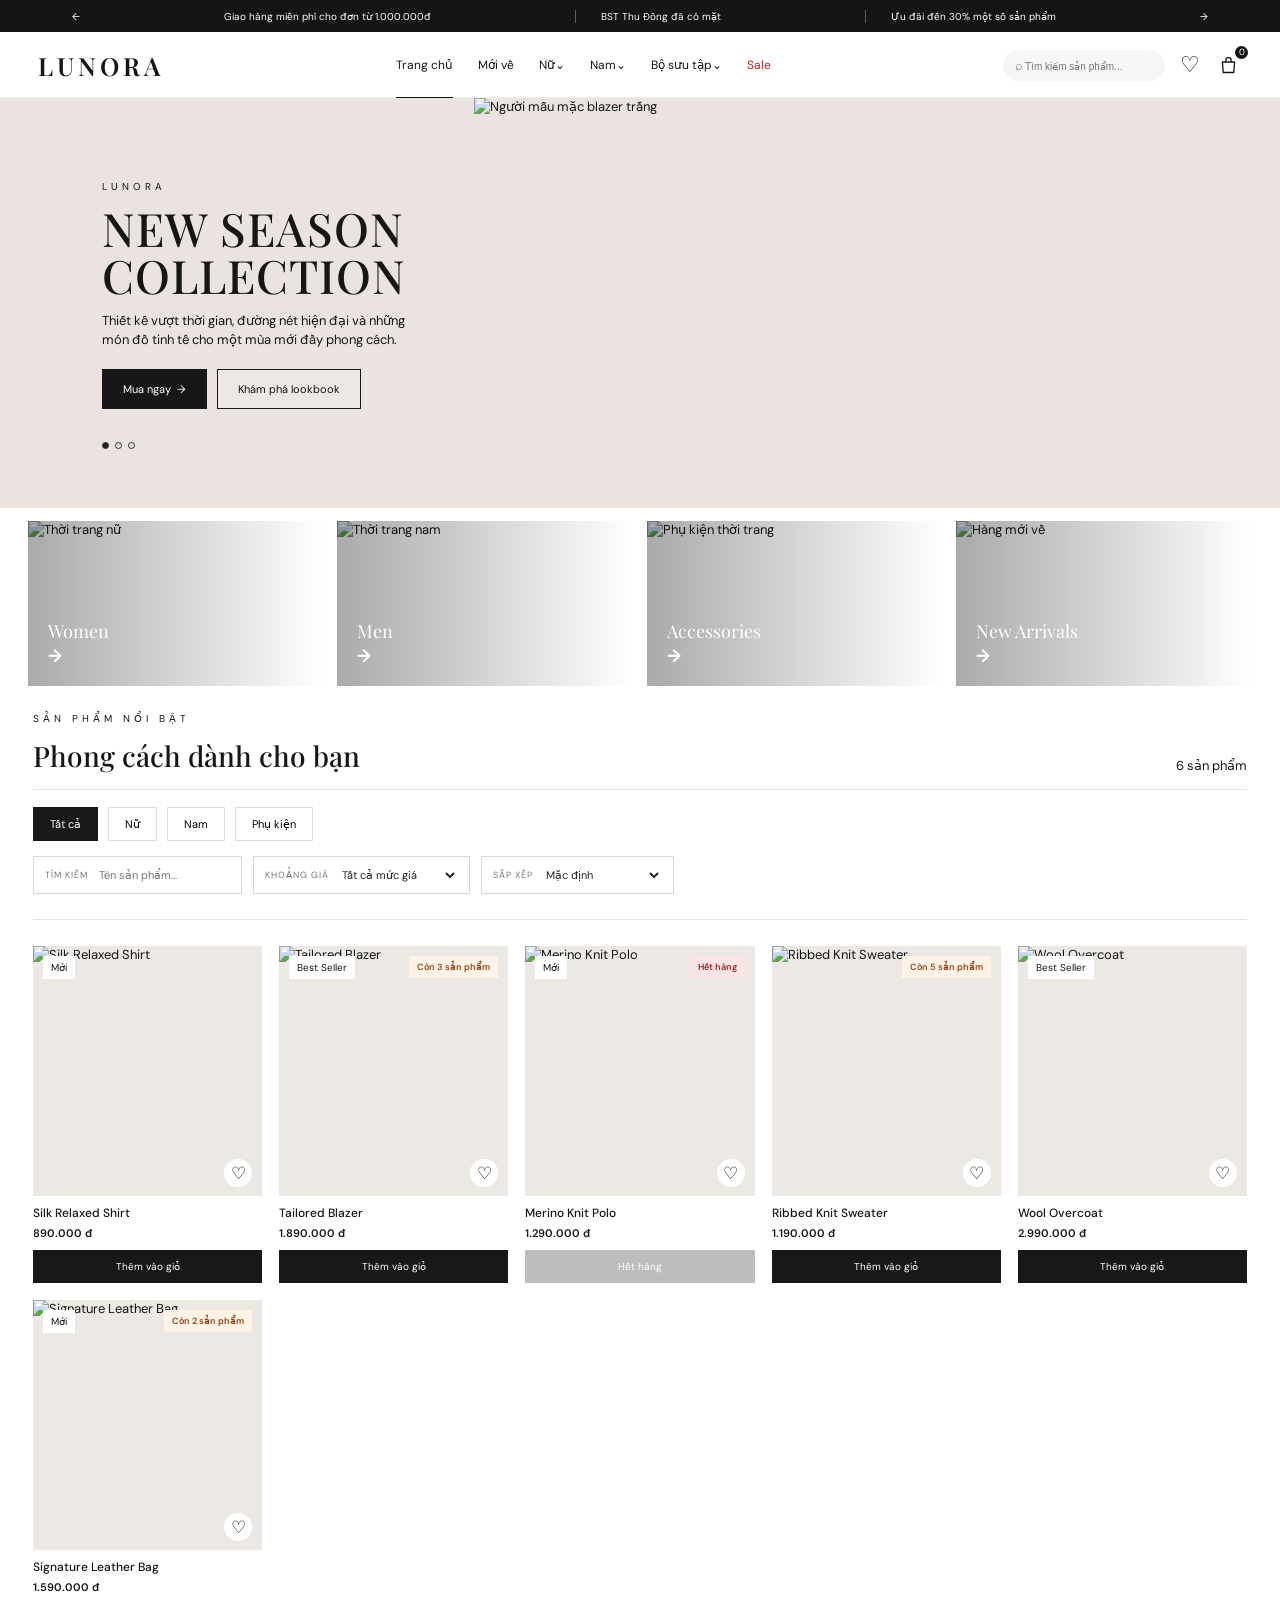
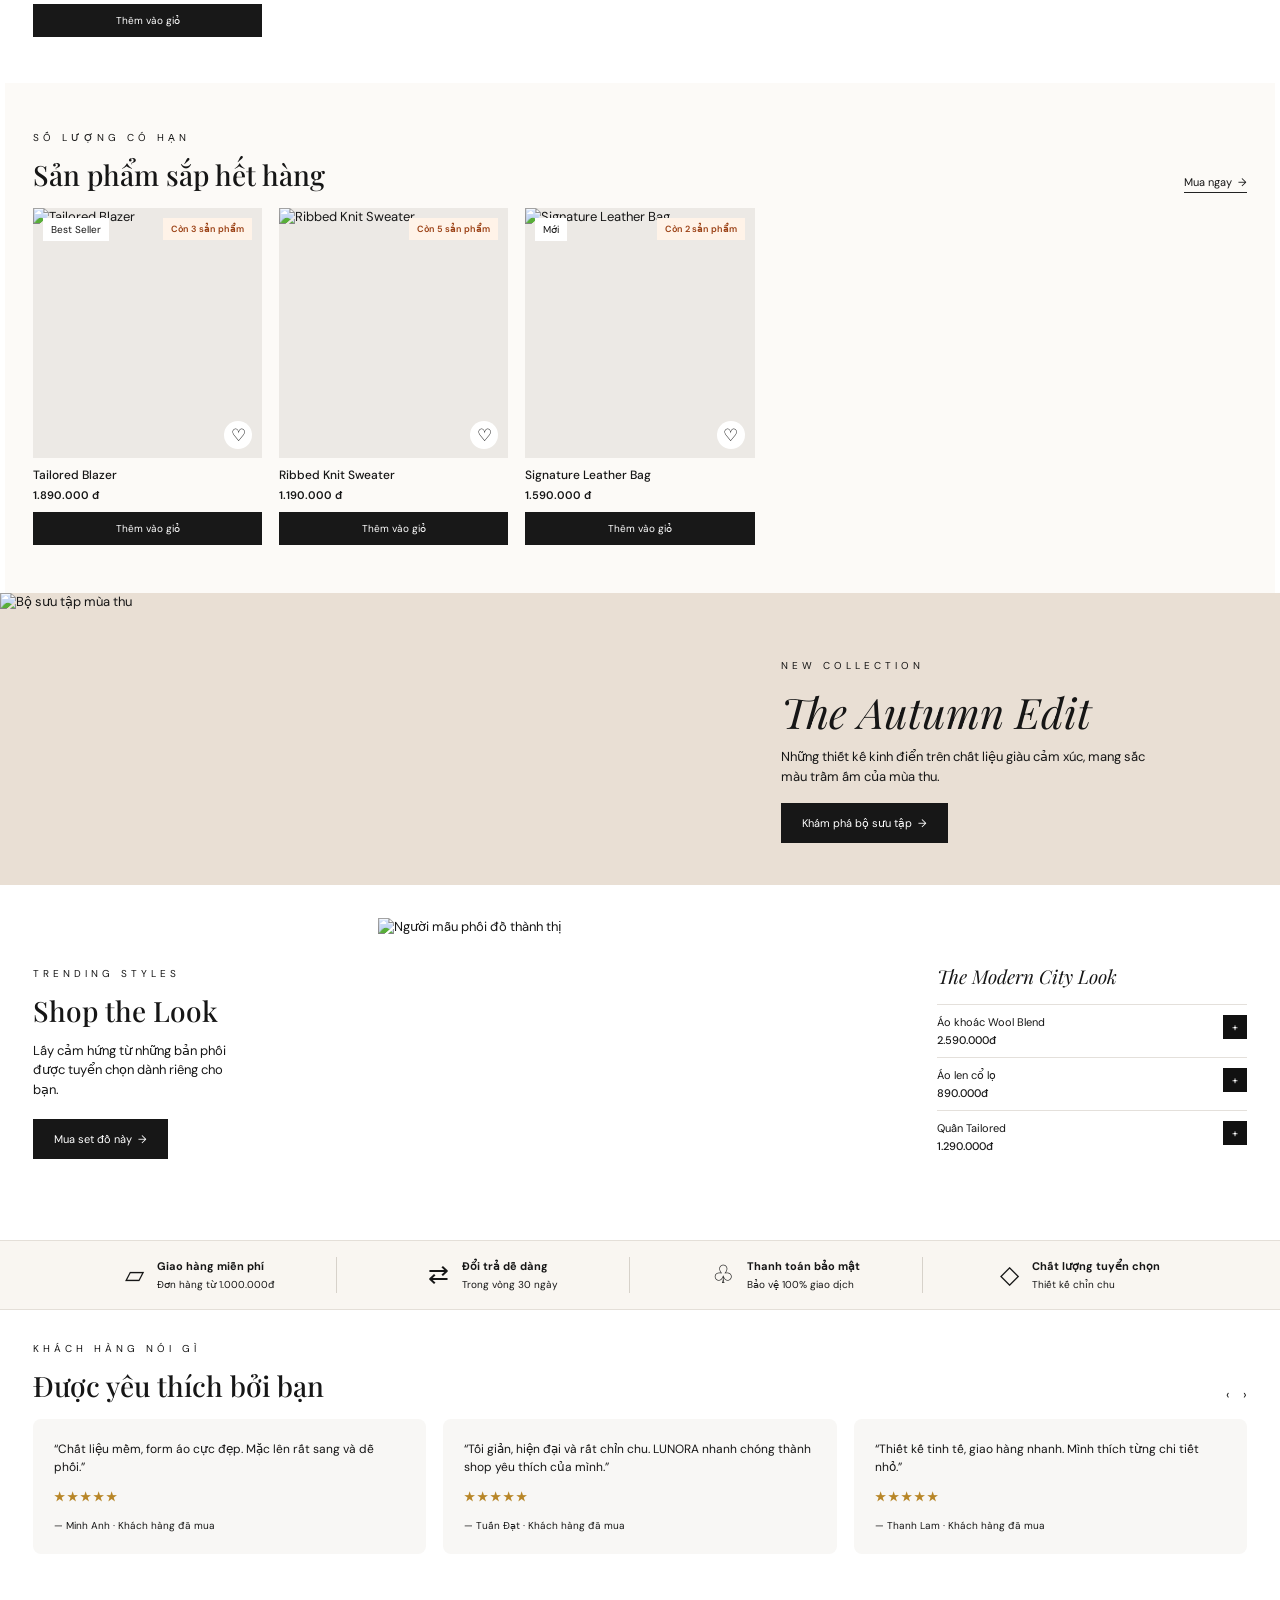
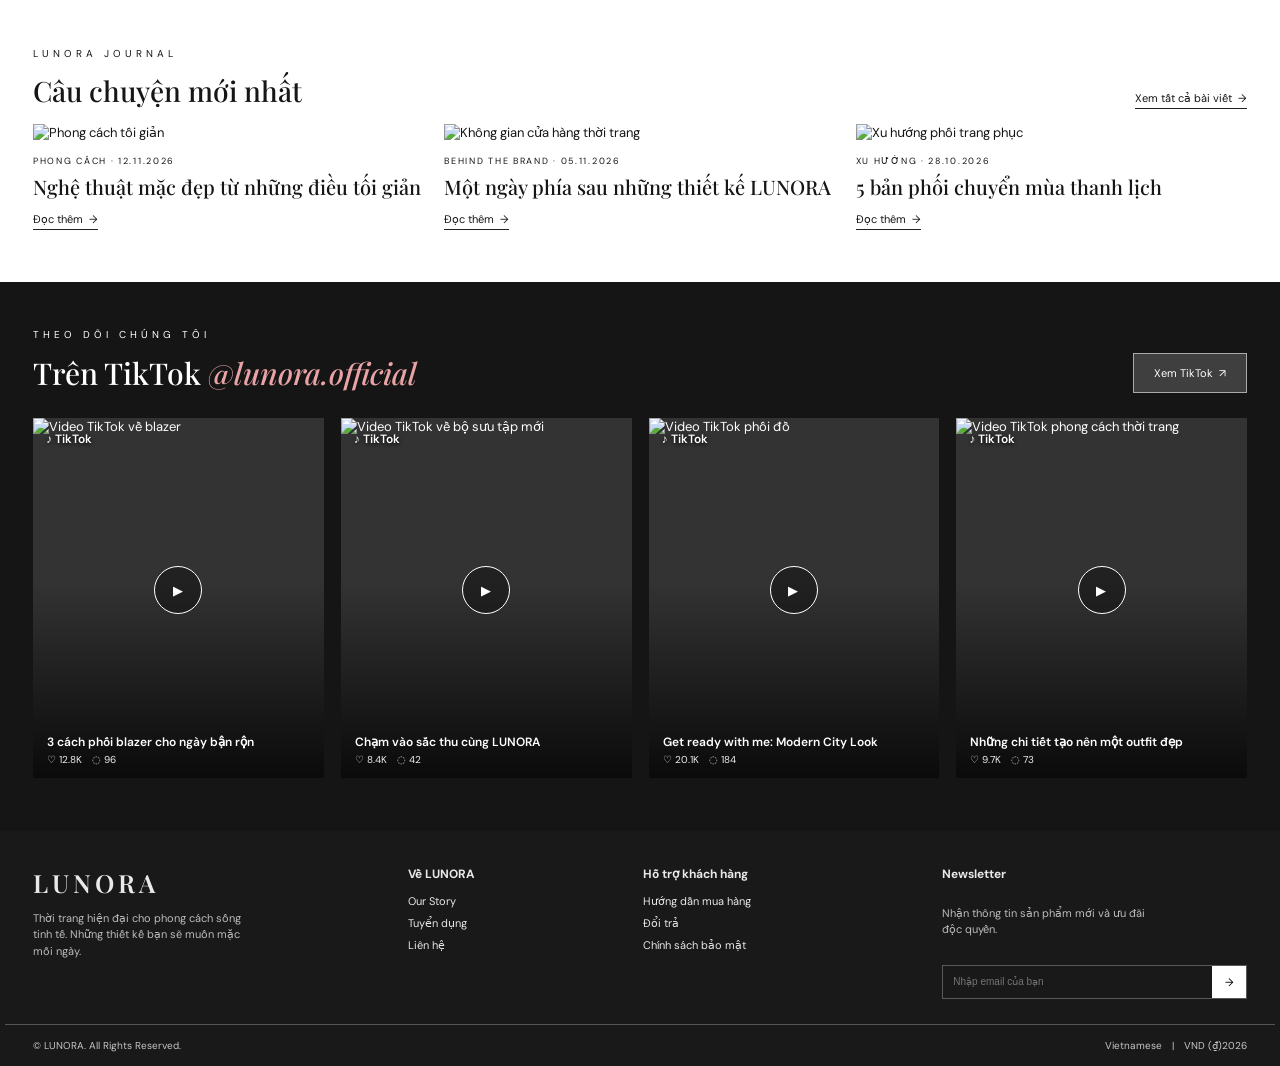
==== commit 42bf85ba: "Wire Lab 2 product filters into homepage" ====
--- a/index.html
+++ b/index.html
@@ -14,7 +14,7 @@
     <div class="announcement">← <span>Giao hàng miễn phí cho đơn từ 1.000.000đ</span><span>BST Thu Đông đã có mặt</span><span>Ưu đãi đến 30% một số sản phẩm</span> →</div>
     <header class="header"><div class="nav-wrap">
       <a class="brand" href="index.html">LUNORA</a>
-      <nav class="nav"><a class="active" href="index.html">Trang chủ</a><a href="collections.html">Mới về</a><a href="women.html">Nữ⌄</a><a href="men.html">Nam⌄</a><a href="collections.html">Bộ sưu tập⌄</a><a class="sale" href="sale.html">Sale</a></nav>
+      <nav class="nav"><a class="active" href="index.html">Trang chủ</a><a href="arrivals.html">Mới về</a><a href="women.html">Nữ⌄</a><a href="men.html">Nam⌄</a><a href="collections.html">Bộ sưu tập⌄</a><a class="sale" href="sale.html">Sale</a></nav>
       <div class="header-actions"><label class="search">⌕<input aria-label="Tìm sản phẩm" placeholder="Tìm kiếm sản phẩm..." /></label><a class="account-link" href="favorites.html" aria-label="Yêu thích">♡</a><a class="bag" href="cart.html" aria-label="Giỏ hàng"><svg viewBox="0 0 24 24" aria-hidden="true"><path d="M5 8h14l-1 12H6L5 8Zm4 0V6a3 3 0 0 1 6 0v2"/></svg><b id="cart-count">0</b></a></div>
     </div></header>
 
@@ -23,7 +23,7 @@
 
       <section class="category-strip" id="collections"><a id="women" class="category-card" href="#products"><img src="https://images.unsplash.com/photo-1529139574466-a303027c1d8b?auto=format&fit=crop&w=700&q=80" alt="Thời trang nữ"/><span>Women<br /><b>→</b></span></a><a id="men" class="category-card" href="#products"><img src="https://images.unsplash.com/photo-1500648767791-00dcc994a43e?auto=format&fit=crop&w=700&q=80" alt="Thời trang nam"/><span>Men<br /><b>→</b></span></a><a class="category-card" href="#products"><img src="https://images.unsplash.com/photo-1584917865442-de89df76afd3?auto=format&fit=crop&w=700&q=80" alt="Phụ kiện thời trang"/><span>Accessories<br /><b>→</b></span></a><a class="category-card" href="#products"><img src="https://images.unsplash.com/photo-1445205170230-053b83016050?auto=format&fit=crop&w=700&q=80" alt="Hàng mới về"/><span>New Arrivals<br /><b>→</b></span></a></section>
 
-      <section class="products wrap" id="products"><div class="section-title"><div><p class="kicker">SẢN PHẨM NỔI BẬT</p><h2>Phong cách dành cho bạn</h2></div><a href="#products">Xem tất cả sản phẩm&nbsp; →</a></div><div class="product-grid" id="product-grid"></div></section>
+      <section class="products wrap" id="products"><div class="section-title"><div><p class="kicker">SẢN PHẨM NỔI BẬT</p><h2>Phong cách dành cho bạn</h2></div><span id="home-product-count"></span></div><div class="home-filters" aria-label="Bộ lọc sản phẩm"><div class="filter-bar"><button class="filter active" data-home-filter="all">Tất cả</button><button class="filter" data-home-filter="Nữ">Nữ</button><button class="filter" data-home-filter="Nam">Nam</button><button class="filter" data-home-filter="Phụ kiện">Phụ kiện</button></div><div class="filter-controls"><label><span>Tìm kiếm</span><input id="home-search" placeholder="Tên sản phẩm..."></label><label><span>Khoảng giá</span><select id="home-price"><option value="">Tất cả mức giá</option><option value="1500000">Dưới 1.500.000đ</option><option value="2500000">Dưới 2.500.000đ</option></select></label><label><span>Sắp xếp</span><select id="home-sort"><option value="">Mặc định</option><option value="asc">Giá thấp đến cao</option><option value="desc">Giá cao đến thấp</option></select></label></div></div><div class="product-grid" id="product-grid"></div></section>
 
       <section class="products wrap low-stock" id="low-stock"><div class="section-title"><div><p class="kicker">SỐ LƯỢNG CÓ HẠN</p><h2>Sản phẩm sắp hết hàng</h2></div><a href="#products">Mua ngay&nbsp; →</a></div><div class="product-grid" id="low-stock-grid"></div></section>
       <section class="editorial"><img src="https://images.unsplash.com/photo-1509631179647-0177331693ae?auto=format&fit=crop&w=1500&q=85" alt="Bộ sưu tập mùa thu"/><div><p class="kicker">NEW COLLECTION</p><h2>The Autumn Edit</h2><p>Những thiết kế kinh điển trên chất liệu giàu cảm xúc, mang sắc màu trầm ấm của mùa thu.</p><a class="dark-btn" href="#products">Khám phá bộ sưu tập&nbsp; →</a></div></section>
@@ -37,6 +37,6 @@
       <section class="tiktok-section"><div class="wrap"><div class="tiktok-head"><div><p class="kicker">THEO DÕI CHÚNG TÔI</p><h2>Trên TikTok <em>@lunora.official</em></h2></div><a class="outline-btn" href="#tiktok">Xem TikTok&nbsp; ↗</a></div><div class="tiktok-videos" id="tiktok"><article class="tiktok-video"><img src="https://images.unsplash.com/photo-1490481651871-ab68de25d43d?auto=format&fit=crop&w=650&q=85" alt="Video TikTok về blazer"/><span class="tiktok-label">♪ TikTok</span><button class="play-video" aria-label="Phát video">▶</button><p>3 cách phối blazer cho ngày bận rộn</p><small>♡ 12.8K　◌ 96</small></article><article class="tiktok-video"><img src="https://images.unsplash.com/photo-1485230895905-ec40ba36b9bc?auto=format&fit=crop&w=650&q=85" alt="Video TikTok về bộ sưu tập mới"/><span class="tiktok-label">♪ TikTok</span><button class="play-video" aria-label="Phát video">▶</button><p>Chạm vào sắc thu cùng LUNORA</p><small>♡ 8.4K　◌ 42</small></article><article class="tiktok-video"><img src="https://images.unsplash.com/photo-1515886657613-9f3515b0c78f?auto=format&fit=crop&w=650&q=85" alt="Video TikTok phối đồ"/><span class="tiktok-label">♪ TikTok</span><button class="play-video" aria-label="Phát video">▶</button><p>Get ready with me: Modern City Look</p><small>♡ 20.1K　◌ 184</small></article><article class="tiktok-video"><img src="https://images.unsplash.com/photo-1539109136881-3be0616acf4b?auto=format&fit=crop&w=650&q=85" alt="Video TikTok phong cách thời trang"/><span class="tiktok-label">♪ TikTok</span><button class="play-video" aria-label="Phát video">▶</button><p>Những chi tiết tạo nên một outfit đẹp</p><small>♡ 9.7K　◌ 73</small></article></div></div></section>
     </main>
     <footer><div class="footer-top wrap"><div><a class="brand" href="#top">LUNORA</a><p>Thời trang hiện đại cho phong cách sống tinh tế. Những thiết kế bạn sẽ muốn mặc mỗi ngày.</p></div><div><b>Về LUNORA</b><a>Our Story</a><a>Tuyển dụng</a><a>Liên hệ</a></div><div><b>Hỗ trợ khách hàng</b><a>Hướng dẫn mua hàng</a><a>Đổi trả</a><a>Chính sách bảo mật</a></div><div><b>Newsletter</b><p>Nhận thông tin sản phẩm mới và ưu đãi độc quyền.</p><label><input placeholder="Nhập email của bạn"/><button>→</button></label></div></div><div class="footer-bottom wrap">© <span id="year"></span> LUNORA. All Rights Reserved. <span>Vietnamese　|　VND (₫)</span></div></footer>
-    <script src="script.js"></script>
+    <script type="module" src="script.js"></script>
   </body>
 </html>
--- a/style.css
+++ b/style.css
@@ -51,6 +51,7 @@
 .product-card h3{margin:9px 0 5px;font-weight:500;font-size:12px}
 .product-card p{margin:0;font-weight:600;font-size:11px}
 .stock-badge{position:absolute;top:10px;right:10px;background:#fff3e8;color:#9b4115;padding:5px 8px;font-size:9px;font-weight:600}.stock-badge.sold-out{background:#fbe4e4;color:#a32121}.buy-button{margin-top:10px;width:100%;padding:9px;border:1px solid #181818;background:#181818;color:#fff;font-size:10px;transition:background .2s}.buy-button:hover{background:#555}.buy-button:disabled{background:#bdbdbd;border-color:#bdbdbd;cursor:not-allowed}.low-stock{padding-top:48px;padding-bottom:48px;background:#fcfaf7}
+.home-filters{padding:17px 0 25px;border-top:1px solid #e8e3dc;border-bottom:1px solid #e8e3dc;margin-bottom:26px}.home-filters .filter-bar{margin:0 0 15px;padding:0;border:0}.filter-controls{display:flex;gap:11px;flex-wrap:wrap}.filter-controls label{border:1px solid #ddd6cf;background:white;display:flex;align-items:center;height:38px;padding:0 11px;gap:9px}.filter-controls span{font-size:9px;text-transform:uppercase;letter-spacing:1px;color:#777}.filter-controls input,.filter-controls select{border:0;outline:0;font:11px 'DM Sans';color:#242424;background:white;min-width:120px}.filter-controls select{cursor:pointer}
 .editorial{height:292px;background:#e9dfd4;position:relative;overflow:hidden}
 .editorial>img{width:56%;height:100%;object-fit:cover;object-position:center 42%}
 .editorial>div{position:absolute;top:66px;left:61%;width:380px}
@@ -128,5 +129,8 @@
 .footer-bottom span{display:none}
 }
 .bag{display:grid;place-items:center;position:relative;width:27px;height:27px}.bag svg{width:21px;height:21px;fill:none;stroke:currentColor;stroke-width:1.55;stroke-linecap:round;stroke-linejoin:round}.account-link{font-size:22px;line-height:1}.active-icon{color:#b21d1d}.page-hero{height:365px;display:flex;align-items:center;padding-left:max(8%,calc((100% - 1200px)/2));background-size:cover;background-position:center;position:relative;color:white}.page-hero:before{content:"";position:absolute;inset:0;background:linear-gradient(90deg,#111b,transparent)}.page-hero>div{position:relative;max-width:500px}.page-hero h1,.collections-hero h1,.sale-hero h1,.account-page>h1{font:500 45px/1.05 'Playfair Display',serif;margin:0}.page-hero h1 em,.collections-hero h1 em,.sale-hero h1 em{font-style:italic}.page-hero p:not(.kicker){line-height:1.55;font-size:14px;max-width:350px}.men-hero{background-image:url('https://images.unsplash.com/photo-1507679799987-c73779587ccf?auto=format&fit=crop&w=1600&q=85')}.women-hero{background-image:url('https://images.unsplash.com/photo-1529139574466-a303027c1d8b?auto=format&fit=crop&w=1600&q=85')}.catalog{padding-top:50px;padding-bottom:70px}.catalog-grid{grid-template-columns:repeat(4,1fr)}.filter-bar{display:flex;gap:10px;margin-bottom:26px}.filter{border:1px solid #ddd;background:#fff;padding:9px 16px;font-size:11px}.filter.active,.filter:hover{background:#181818;color:white;border-color:#181818}.discount{position:absolute;top:10px;right:10px;background:#a32424;color:#fff;padding:5px 7px;font-size:9px}.product-card s{color:#888;font-weight:400;margin-right:4px}.simple-footer{background:#171717;color:#ddd;text-align:center;padding:24px;font-size:10px;letter-spacing:.5px}.collections-hero{background:#efe9e2;text-align:center;padding:92px 20px 88px}.collections-hero .kicker,.sale-hero .kicker{color:#8d5f4a}.collection-list{padding-top:35px;padding-bottom:70px;display:grid;gap:20px}.collection-tile{height:350px;position:relative;overflow:hidden}.collection-tile:after{content:"";position:absolute;inset:0;background:linear-gradient(90deg,#0009,transparent 65%)}.collection-tile img{width:100%;height:100%;object-fit:cover}.collection-tile span{z-index:1;position:absolute;left:44px;bottom:42px;color:#fff;font:500 35px/1.15 'Playfair Display',serif}.collection-tile small,.collection-tile b{display:block;font:11px 'DM Sans';letter-spacing:2px;margin-bottom:8px}.collection-tile b{margin-top:14px;letter-spacing:0}.sale-hero{background:#f4dfd8;text-align:center;padding:78px 20px}.sale-hero h1{font-size:60px}.sale-hero p{font-size:13px}.account-page{min-height:620px;padding-top:55px;padding-bottom:80px}.account-page>h1{margin-bottom:30px}.empty-state{text-align:center;padding:80px 20px}.empty-state span{font:45px 'Playfair Display',serif}.empty-state h2,.order-summary h2{font:500 25px 'Playfair Display',serif}.empty-state p{color:#777;margin-bottom:25px}.cart-layout{display:grid;grid-template-columns:1.65fr .8fr;gap:45px;align-items:start}.cart-line{display:grid;grid-template-columns:105px 1fr auto 25px;gap:18px;align-items:center;border-top:1px solid #e2ded8;padding:15px 0}.cart-line img{width:105px;height:125px;object-fit:cover}.cart-line h3{font-weight:500;margin:0 0 8px}.cart-line p{font-size:12px;margin:0 0 16px}.quantity{display:flex;gap:14px;align-items:center}.quantity button{border:1px solid #ddd;background:#fff;width:27px;height:27px}.remove{border:0;background:transparent;font-size:23px}.order-summary{background:#f7f4ef;padding:25px}.order-summary>p{display:flex;justify-content:space-between;font-size:12px}.order-summary hr{border:0;border-top:1px solid #ddd;margin:18px 0}.order-summary .total{font-size:15px}.checkout{border:0;width:100%;margin-top:12px}.active-bag{color:#b21d1d}
+.arrivals-hero{min-height:480px;padding:92px max(9%,calc((100% - 1100px)/2));color:#fff;background:linear-gradient(90deg,#17120dca 0%,#17120d50 42%,transparent 75%),url('https://images.unsplash.com/photo-1490481651871-ab68de25d43d?auto=format&fit=crop&w=1800&q=90') center 28%/cover}.arrivals-hero>div{max-width:470px}.arrivals-hero h1,.arrival-intro h2,.newsletter h2{font:500 50px/1.05 'Playfair Display',serif;margin:0 0 16px}.arrivals-hero h1 em{font-style:italic;color:#ead1c0}.arrivals-hero p:not(.kicker){line-height:1.6;max-width:390px;margin-bottom:25px}.arrivals-hero .dark-btn{background:#fff;color:#161616;border-color:#fff}.arrival-intro{display:flex;justify-content:space-between;align-items:end;gap:50px;padding-top:60px;padding-bottom:50px}.arrival-intro h2{font-size:36px;margin:0}.arrival-intro>p{max-width:410px;line-height:1.7;color:#686868;margin:0}.newsletter{padding:55px max(8%,calc((100% - 1120px)/2));display:flex;justify-content:space-between;align-items:center;gap:35px;background:#eae3da}.newsletter h2{font-size:33px;margin-bottom:9px}.newsletter p{margin:0;color:#5f5a56}.newsletter label{height:45px;background:#fff;border:1px solid #bdb5ad;display:flex;min-width:340px}.newsletter input{border:0;outline:none;flex:1;padding:0 15px;font:12px 'DM Sans'}.newsletter button{border:0;background:#191919;color:#fff;padding:0 17px;font-size:11px}.catalog-grid .product-card{padding-bottom:3px}.catalog-grid .product-card:hover{transform:translateY(-7px)}.catalog-grid .buy-button{opacity:0;transform:translateY(5px);transition:.25s}.catalog-grid .product-card:hover .buy-button{opacity:1;transform:none}.filter-bar{border-bottom:1px solid #e5e1dc;padding-bottom:18px}.order-summary{box-shadow:0 16px 35px #322c2610}.cart-line{transition:background .2s}.cart-line:hover{background:#fbfaf8}.cart-line img{transition:transform .3s}.cart-line:hover img{transform:scale(1.025)}
+@media(max-width:520px){.arrivals-hero{min-height:410px;padding:70px 26px;background-position:60% center}.arrivals-hero h1{font-size:39px}.arrival-intro{display:block;padding-top:43px;padding-bottom:35px}.arrival-intro>p{margin-top:18px}.newsletter{display:block;padding:42px 20px}.newsletter h2{font-size:29px}.newsletter label{min-width:0;margin-top:22px;width:100%}.catalog-grid .buy-button{opacity:1;transform:none}.filter-bar{overflow:auto;white-space:nowrap}.filter{flex:0 0 auto}}
+@media(max-width:520px){.filter-controls{display:grid;grid-template-columns:1fr 1fr}.filter-controls label:first-child{grid-column:1/-1}.filter-controls input,.filter-controls select{width:100%;min-width:0}}
 @media(max-width:850px){.catalog-grid{grid-template-columns:repeat(3,1fr)}.cart-layout{grid-template-columns:1fr}.order-summary{order:-1}}@media(max-width:520px){.page-hero{height:330px;padding-left:30px}.page-hero h1,.collections-hero h1,.account-page>h1{font-size:34px}.catalog{padding-top:35px}.catalog-grid{grid-template-columns:repeat(2,1fr)}.collection-tile{height:260px}.collection-tile span{left:25px;bottom:25px;font-size:27px}.sale-hero h1{font-size:42px}.cart-line{grid-template-columns:75px 1fr 20px;gap:10px}.cart-line img{width:75px;height:95px}.cart-line>strong{grid-column:2}.cart-line .remove{grid-column:3;grid-row:1}.header-actions{gap:12px}}
 .journal{padding-top:55px;padding-bottom:55px}.journal-grid{display:grid;grid-template-columns:repeat(3,1fr);gap:20px}.journal-grid img{width:100%;height:205px;object-fit:cover}.journal-grid p{font-size:9px;letter-spacing:1.7px;margin:14px 0 8px}.journal-grid h3{font:500 20px/1.2 'Playfair Display',serif;margin:0 0 11px}.journal-grid a{font-size:11px;border-bottom:1px solid #222;padding-bottom:3px}.tiktok-section{background:#151515;color:#fff;padding:46px 0 53px}.tiktok-head{display:flex;align-items:end;justify-content:space-between;margin-bottom:25px}.tiktok-head h2{font:500 30px 'Playfair Display',serif;margin:0}.tiktok-head h2 em{color:#e9a2a5;font-style:italic}.tiktok-head .outline-btn{border-color:#aaa;color:#fff;margin:0}.tiktok-videos{display:grid;grid-template-columns:repeat(4,1fr);gap:17px}.tiktok-video{height:360px;position:relative;overflow:hidden;background:#333}.tiktok-video:after{content:'';position:absolute;inset:0;background:linear-gradient(0deg,#000c,transparent 55%)}.tiktok-video img{width:100%;height:100%;object-fit:cover;transition:transform .35s}.tiktok-video:hover img{transform:scale(1.05)}.tiktok-label,.play-video,.tiktok-video p,.tiktok-video small{position:absolute;z-index:1}.tiktok-label{left:13px;top:13px;font-size:12px;font-weight:600;text-shadow:0 1px 4px #000}.play-video{left:50%;top:48%;transform:translate(-50%,-50%);display:grid;place-items:center;width:48px;height:48px;border:1px solid #fff;border-radius:50%;background:#1118;color:#fff;padding-left:5px}.tiktok-video p{bottom:28px;left:14px;right:10px;margin:0;font-size:12px;font-weight:600}.tiktok-video small{bottom:11px;left:14px;color:#eee;font-size:10px}@media(max-width:850px){.tiktok-videos{grid-template-columns:repeat(2,1fr)}.tiktok-video{height:420px}}@media(max-width:520px){.journal-grid{grid-template-columns:1fr}.journal-grid article:not(:first-child){display:none}.tiktok-head{align-items:start;gap:18px;flex-direction:column}.tiktok-videos{grid-template-columns:repeat(2,1fr);gap:10px}.tiktok-video{height:275px}.tiktok-video p{font-size:10px}}
